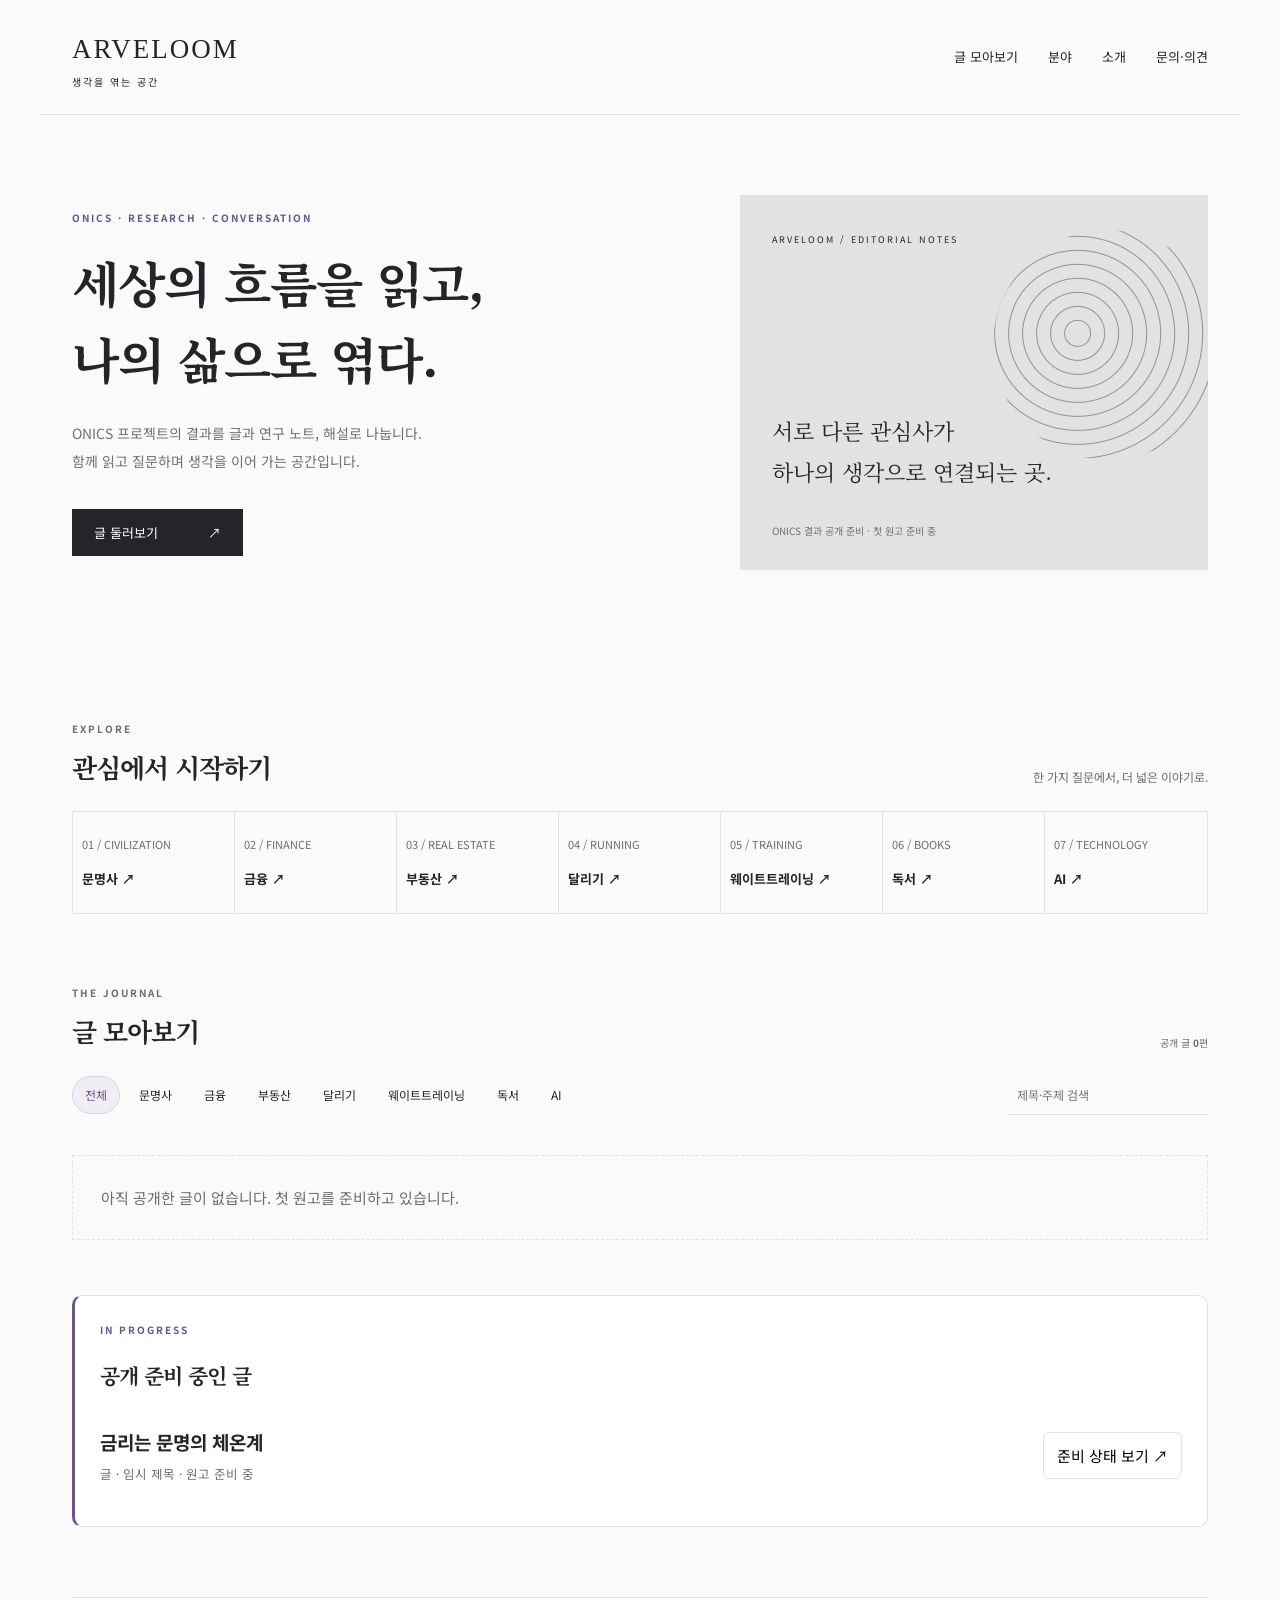
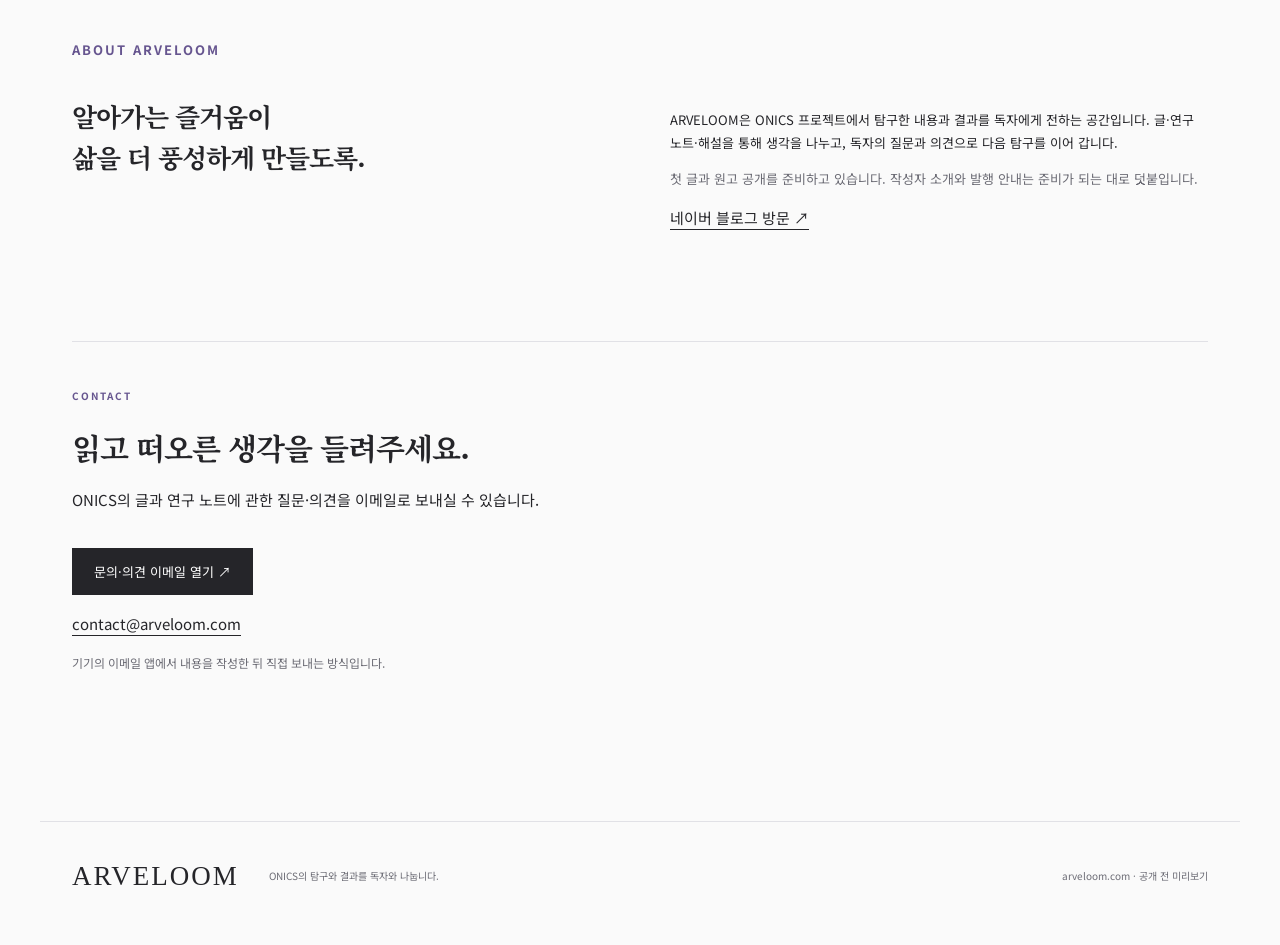
==== index.html @ fdce4a84 "Use contact@arveloom.com for reader inquiries" ====
<!doctype html>
<html lang="ko"><head><meta charset="utf-8"><meta name="viewport" content="width=device-width,initial-scale=1"><meta name="robots" content="noindex"><title>ARVELOOM — 생각을 엮는 공간</title><link rel="stylesheet" href="style.css">
<meta name="description" content="ONICS 프로젝트의 결과를 글·연구 노트·해설로 나누고 독자의 질문과 의견을 만나는 공간.">
<link rel="canonical" href="https://arveloom.com/">
<meta property="og:type" content="website">
<meta property="og:locale" content="ko_KR">
<meta property="og:site_name" content="ARVELOOM">
<meta property="og:title" content="ARVELOOM — 생각을 엮는 공간">
<meta property="og:description" content="세상의 흐름을 읽고, 나의 삶으로 엮다. ONICS의 탐구와 결과를 독자와 나눕니다.">
<meta property="og:url" content="https://arveloom.com/">
<meta property="og:image" content="https://arveloom.com/share-cover.png">
<meta property="og:image:secure_url" content="https://arveloom.com/share-cover.png">
<meta property="og:image:type" content="image/png">
<meta property="og:image:width" content="1200">
<meta property="og:image:height" content="630">
<meta property="og:image:alt" content="ARVELOOM — 세상의 흐름을 읽고, 나의 삶으로 엮다.">
<meta name="twitter:card" content="summary_large_image">
<meta name="twitter:title" content="ARVELOOM — 생각을 엮는 공간">
<meta name="twitter:description" content="ONICS의 탐구와 결과를 독자와 나눕니다.">
<meta name="twitter:image" content="https://arveloom.com/share-cover.png">
</head>
<body><a class="skip" href="#main">본문으로 이동</a><header><a class="brand" href="#">ARVELOOM<span>생각을 엮는 공간</span></a><nav aria-label="주 메뉴"><a href="#articles">글 모아보기</a><a href="#topics">분야</a><a href="#about">소개</a><a href="#contact">문의·의견</a></nav></header>
<main id="main"><section class="hero"><div><p class="eyebrow">ONICS · RESEARCH · CONVERSATION</p><h1>세상의 흐름을 읽고,<br>나의 삶으로 엮다.</h1><p class="lead">ONICS 프로젝트의 결과를 글과 연구 노트, 해설로 나눕니다.<br>함께 읽고 질문하며 생각을 이어 가는 공간입니다.</p><a class="button" href="#articles">글 둘러보기 <span>↗</span></a></div><aside class="cover"><span>ARVELOOM / EDITORIAL NOTES</span><div class="orb"></div><p>서로 다른 관심사가<br>하나의 생각으로 연결되는 곳.</p><small>ONICS 결과 공개 준비 · 첫 원고 준비 중</small></aside></section>
<section id="topics"><div class="section-head"><div><p class="eyebrow">EXPLORE</p><h2>관심에서 시작하기</h2></div><p>한 가지 질문에서, 더 넓은 이야기로.</p></div><div id="topic-grid" class="topics"></div></section>
<section id="articles"><div class="section-head"><div><p class="eyebrow">THE JOURNAL</p><h2>글 모아보기</h2></div><span class="preview-label">공개 글 <b id="published-count">0</b>편</span></div><div class="tools"><div id="filters" class="filters" aria-label="글 분야 필터"></div><label class="search"><span>글 검색</span><input id="search" type="search" placeholder="제목·주제 검색"></label></div><div id="results" class="cards" aria-live="polite"></div><section class="drafts" aria-labelledby="draft-title"><p class="eyebrow">IN PROGRESS</p><h3 id="draft-title">공개 준비 중인 글</h3><div id="draft-list"></div></section></section>
<section id="about" class="about"><p class="eyebrow">ABOUT ARVELOOM</p><h2>알아가는 즐거움이<br>삶을 더 풍성하게 만들도록.</h2><div><p>ARVELOOM은 ONICS 프로젝트에서 탐구한 내용과 결과를 독자에게 전하는 공간입니다. 글·연구 노트·해설을 통해 생각을 나누고, 독자의 질문과 의견으로 다음 탐구를 이어 갑니다.</p><p class="muted">첫 글과 원고 공개를 준비하고 있습니다. 작성자 소개와 발행 안내는 준비가 되는 대로 덧붙입니다.</p><a href="https://blog.naver.com/alalal007" target="_blank" rel="noopener">네이버 블로그 방문 ↗</a></div></section><section id="contact" class="contact"><p class="eyebrow">CONTACT</p><h2>읽고 떠오른 생각을 들려주세요.</h2><p>ONICS의 글과 연구 노트에 관한 질문·의견을 이메일로 보내실 수 있습니다.</p><a class="button" href="mailto:contact@arveloom.com?subject=ONICS%20%EB%AC%B8%EC%9D%98%C2%B7%EC%9D%98%EA%B2%AC">문의·의견 이메일 열기 ↗</a><p><a href="mailto:contact@arveloom.com">contact@arveloom.com</a></p><p class="muted">기기의 이메일 앱에서 내용을 작성한 뒤 직접 보내는 방식입니다.</p></section></main>
<footer><a class="brand" href="#">ARVELOOM</a><p>ONICS의 탐구와 결과를 독자와 나눕니다.</p><span>arveloom.com · 공개 전 미리보기</span></footer>
<dialog id="article"><button id="close" class="close" aria-label="글 닫기">닫기 ×</button><article id="article-body"></article></dialog><script type="module" src="site.js"></script></body></html>
---- style.css ----
@import url('https://fonts.googleapis.com/css2?family=Noto+Sans+KR:wght@400;500;600;700&family=Noto+Serif+KR:wght@500;600;700&display=swap');
:root{--ink:#363636;--muted:#7d7d7d;--paper:#f4f4f4;--line:#dddddd;--accent:#dfdfdf}*{box-sizing:border-box}html{scroll-behavior:smooth;scroll-padding-top:25px}body{margin:0;background:var(--paper);color:var(--ink);font:15px/1.8 'Noto Sans KR',sans-serif}a{color:inherit;text-underline-offset:5px}button,input{font:inherit}a,button,input{outline-offset:5px}header,main,footer{max-width:1200px;margin:auto}header{display:flex;justify-content:space-between;align-items:center;padding:25px 32px;border-bottom:1px solid var(--line)}.brand{font-family:Georgia,serif;font-size:27px;letter-spacing:2px;text-decoration:none}.brand span{display:block;font:10px 'Noto Sans KR',sans-serif;letter-spacing:2px}nav{display:flex;gap:30px}nav a{text-decoration:none;font-size:13px}main{padding:0 32px}.hero{display:grid;grid-template-columns:1.3fr 1fr;gap:60px;padding:80px 0;align-items:center}.eyebrow{font-size:10px;letter-spacing:2px;font-weight:700;color:#767676;margin:0 0 18px}h1,h2,h3{font-family:'Noto Serif KR',serif;letter-spacing:-1px}h1{font-size:clamp(32px,4vw,49px);line-height:1.55;margin:0 0 22px}.lead{color:#717171;font-size:14px;line-height:2}.button{display:inline-flex;gap:50px;background:var(--ink);color:white;padding:12px 22px;text-decoration:none;margin-top:20px;font-size:13px}.cover{background:#e2e2e2;min-height:355px;padding:28px 32px;position:relative;overflow:hidden}.cover>span{font-size:9px;letter-spacing:2px}.cover p{position:relative;font-family:'Noto Serif KR',serif;font-size:22px;line-height:1.9;margin-top:160px}.cover small{font-size:10px;color:#727272}.orb{position:absolute;width:230px;height:230px;border-radius:50%;right:-15px;top:35px;background:repeating-radial-gradient(ellipse at 40% 40%,transparent 0,transparent 12px,#929292 13px,transparent 14px);transform:rotate(-24deg)}section{margin-bottom:70px}.section-head{display:flex;justify-content:space-between;align-items:end;margin-bottom:23px}.section-head p{margin:0;color:var(--muted);font-size:12px}.section-head .eyebrow{font-size:10px;margin-bottom:8px}h2{font-size:26px;line-height:1.6;margin:0}.topics{display:grid;grid-template-columns:repeat(7,1fr);border:1px solid var(--line)}.topic{border:0;border-right:1px solid var(--line);background:none;color:var(--ink);padding:23px 9px;text-align:left;cursor:pointer}.topic:last-child{border:0}.topic span{font-size:11px;color:var(--muted);display:block}.topic strong{display:block;margin:12px 0 0;font-size:13px}.topic:hover,.topic:focus-visible{background:#ebebeb}.tools{display:flex;gap:20px;justify-content:space-between;align-items:center;margin-bottom:25px}.filters{display:flex;flex-wrap:wrap;gap:6px}.filters button{border:1px solid transparent;background:none;padding:7px 12px;border-radius:25px;font-size:12px;cursor:pointer;color:var(--ink)}.filters button[aria-pressed=true]{background:var(--ink);color:white}.search span{position:absolute;left:-10000px}.search input{width:200px;border:0;border-bottom:1px solid var(--line);padding:9px;background:none;font-size:12px}.cards{display:grid;grid-template-columns:repeat(3,1fr);gap:22px}.card{border-top:1px solid var(--line);padding:22px 0;background:none;display:flex;flex-direction:column}.card .number{background:#eaeaea;min-height:135px;padding:25px;font:50px Georgia,serif;color:#aaaaaa;margin-bottom:22px}.card:nth-child(2n) .number{background:#e2e2e2;color:#a6a6a6}.tag,.preview-label{font-size:10px;color:var(--muted)}.card h3{font-size:20px;line-height:1.7;margin:9px 0}.card p{font-size:12px;color:var(--muted);margin:0 0 20px}.card button{align-self:start;border:0;background:none;border-bottom:1px solid var(--ink);padding:0 0 3px;color:var(--ink);font-size:12px;cursor:pointer}.about{border-top:1px solid var(--line);padding:40px 0;display:grid;grid-template-columns:1fr 1fr;gap:15px 60px}.about>.eyebrow{grid-column:1/-1}.about p{font-size:13px}.muted{color:var(--muted)}footer{border-top:1px solid var(--line);padding:30px 32px 45px;display:flex;gap:30px;align-items:center}footer p,footer span{font-size:10px;color:var(--muted)}footer span{margin-left:auto}dialog{border:0;background:var(--paper);color:var(--ink);max-width:780px;width:calc(100% - 28px);max-height:90vh;padding:35px 45px}dialog::backdrop{background:#222222cc}.close{display:block;margin-left:auto;border:0;background:none;cursor:pointer;color:var(--ink)}dialog h1{font-size:32px;margin-top:20px}dialog h2{font-size:22px;margin-top:35px}dialog p{font-size:14px}.placeholder{border:1px dashed #c2c2c2;padding:25px;color:var(--muted);margin:20px 0}.skip{position:absolute;top:-60px}.skip:focus{top:0;background:white;padding:10px;z-index:5}@media(max-width:800px){header{padding:20px}main{padding:0 20px}nav{gap:15px}.brand{font-size:22px}.hero{grid-template-columns:1fr;gap:30px;padding:45px 0}.cover{min-height:240px}.cover p{margin-top:95px}.topics{grid-template-columns:repeat(4,1fr)}.topic{border-bottom:1px solid var(--line)}.cards{grid-template-columns:repeat(2,1fr)}.tools{align-items:start;flex-direction:column}.search,.search input{width:100%}.about{grid-template-columns:1fr;gap:20px}.section-head{gap:15px;align-items:start}.section-head>p{display:none}footer{flex-wrap:wrap;padding:25px 20px;gap:10px 25px}footer span{margin-left:0}dialog{padding:22px}}@media(max-width:480px){.cards{grid-template-columns:1fr}.topics{grid-template-columns:repeat(2,1fr)}h1{font-size:30px}.preview-label{max-width:100px}.card .number{min-height:100px}nav a{font-size:11px}nav{gap:12px}}

:root{--ink:#252529;--muted:#6c6c75;--paper:#fafafa;--line:#e1e1e6;--accent:#f0edf5;--violet:#66558f}.eyebrow{color:var(--violet)}a:focus-visible,button:focus-visible,input:focus-visible{outline:2px solid var(--violet)}.filters button[aria-pressed=true]{background:var(--accent);color:var(--violet);border-color:#d9d2e4}.drafts{margin:40px 0;padding:25px;border:1px solid var(--line);border-left:3px solid var(--violet);border-radius:10px;background:white}.drafts h3{font-size:21px;margin:0 0 15px}.draft-row{display:flex;justify-content:space-between;align-items:center;gap:15px;padding:15px 0}.draft-row h4{font-size:19px;margin:0}.draft-row small{color:var(--muted)}.draft-row button{border:1px solid var(--line);background:white;padding:9px 13px;border-radius:6px;cursor:pointer}.contact{border-top:1px solid var(--line);padding:45px 0 65px}.contact h2{font-size:30px}.contact .muted{font-size:12px}.site-message{grid-column:1/-1;padding:28px;border:1px dashed var(--line);color:var(--muted)}@media(max-width:600px){nav{flex-wrap:wrap;justify-content:flex-end}.draft-row{align-items:start;flex-direction:column}.contact h2{font-size:24px}}
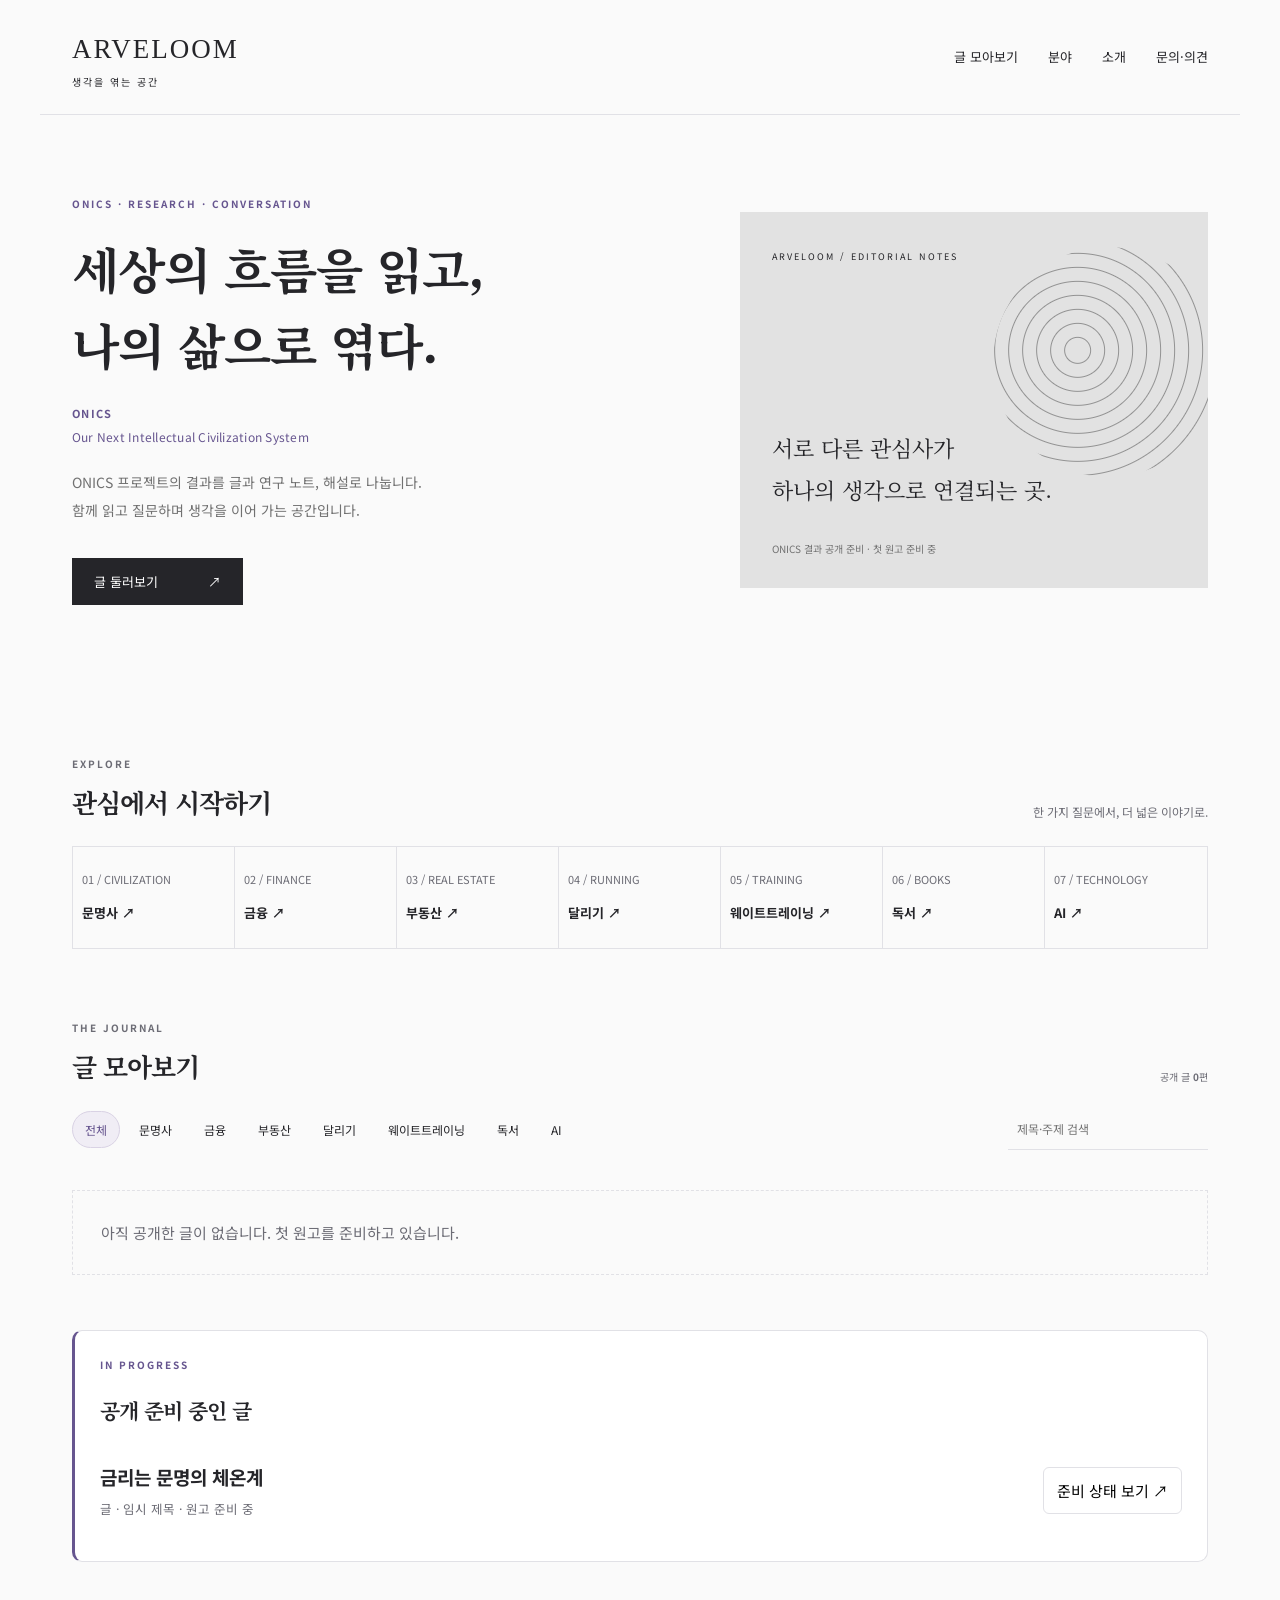
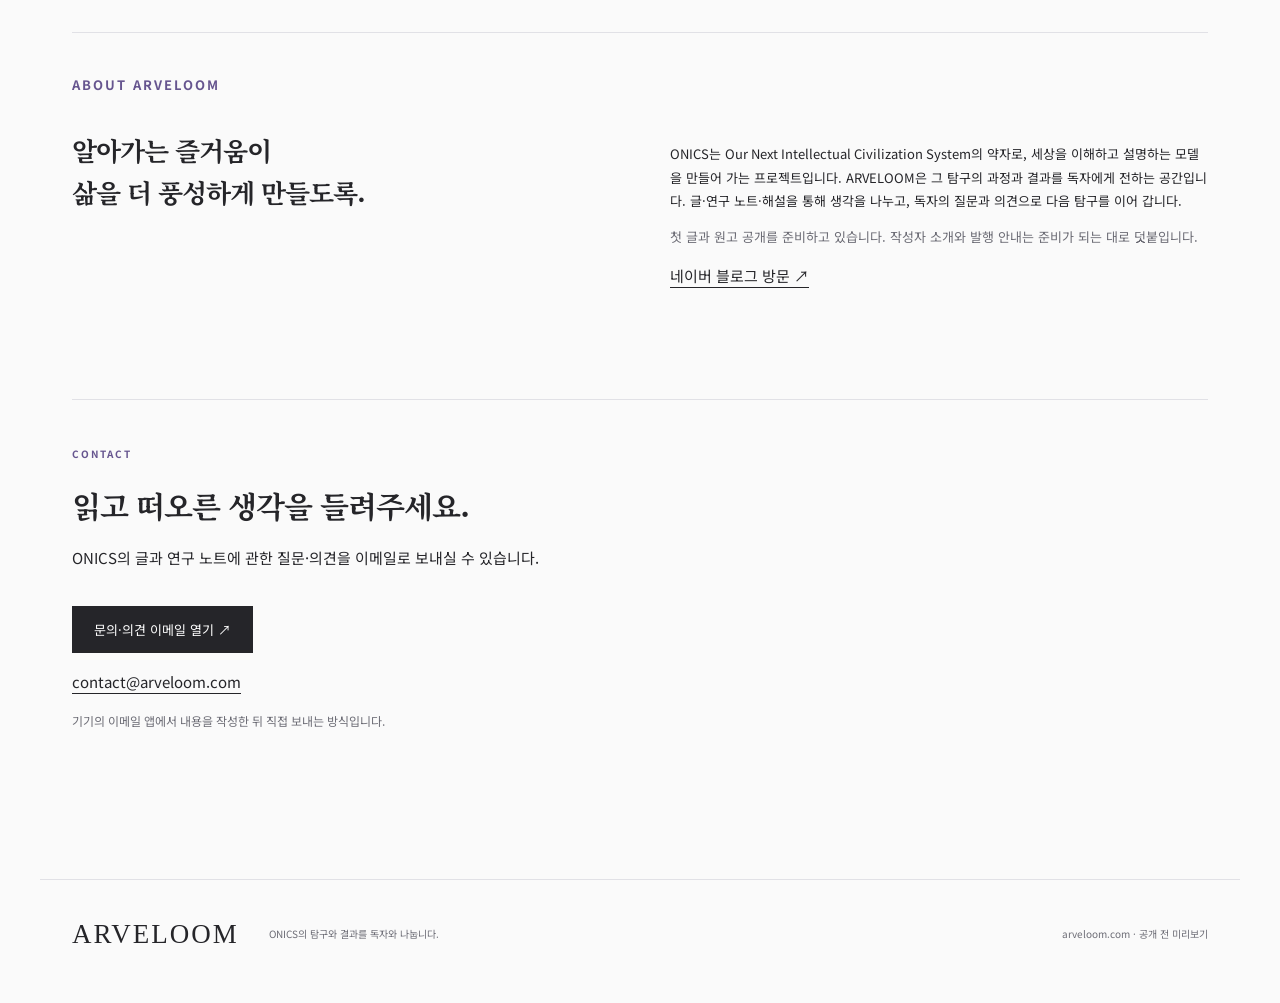
==== commit 2d256bb9: "Explain ONICS with its full English name on the homepage" ====
--- a/index.html
+++ b/index.html
@@ -1,6 +1,6 @@
 <!doctype html>
 <html lang="ko"><head><meta charset="utf-8"><meta name="viewport" content="width=device-width,initial-scale=1"><meta name="robots" content="noindex"><title>ARVELOOM — 생각을 엮는 공간</title><link rel="stylesheet" href="style.css">
-<meta name="description" content="ONICS 프로젝트의 결과를 글·연구 노트·해설로 나누고 독자의 질문과 의견을 만나는 공간.">
+<meta name="description" content="ONICS(Our Next Intellectual Civilization System)의 탐구 결과를 글·연구 노트·해설로 나누고 독자와 소통하는 공간.">
 <link rel="canonical" href="https://arveloom.com/">
 <meta property="og:type" content="website">
 <meta property="og:locale" content="ko_KR">
@@ -20,9 +20,9 @@
 <meta name="twitter:image" content="https://arveloom.com/share-cover.png">
 </head>
 <body><a class="skip" href="#main">본문으로 이동</a><header><a class="brand" href="#">ARVELOOM<span>생각을 엮는 공간</span></a><nav aria-label="주 메뉴"><a href="#articles">글 모아보기</a><a href="#topics">분야</a><a href="#about">소개</a><a href="#contact">문의·의견</a></nav></header>
-<main id="main"><section class="hero"><div><p class="eyebrow">ONICS · RESEARCH · CONVERSATION</p><h1>세상의 흐름을 읽고,<br>나의 삶으로 엮다.</h1><p class="lead">ONICS 프로젝트의 결과를 글과 연구 노트, 해설로 나눕니다.<br>함께 읽고 질문하며 생각을 이어 가는 공간입니다.</p><a class="button" href="#articles">글 둘러보기 <span>↗</span></a></div><aside class="cover"><span>ARVELOOM / EDITORIAL NOTES</span><div class="orb"></div><p>서로 다른 관심사가<br>하나의 생각으로 연결되는 곳.</p><small>ONICS 결과 공개 준비 · 첫 원고 준비 중</small></aside></section>
+<main id="main"><section class="hero"><div><p class="eyebrow">ONICS · RESEARCH · CONVERSATION</p><h1>세상의 흐름을 읽고,<br>나의 삶으로 엮다.</h1><p class="project-full-name"><strong>ONICS</strong><span lang="en">Our Next Intellectual Civilization System</span></p><p class="lead">ONICS 프로젝트의 결과를 글과 연구 노트, 해설로 나눕니다.<br>함께 읽고 질문하며 생각을 이어 가는 공간입니다.</p><a class="button" href="#articles">글 둘러보기 <span>↗</span></a></div><aside class="cover"><span>ARVELOOM / EDITORIAL NOTES</span><div class="orb"></div><p>서로 다른 관심사가<br>하나의 생각으로 연결되는 곳.</p><small>ONICS 결과 공개 준비 · 첫 원고 준비 중</small></aside></section>
 <section id="topics"><div class="section-head"><div><p class="eyebrow">EXPLORE</p><h2>관심에서 시작하기</h2></div><p>한 가지 질문에서, 더 넓은 이야기로.</p></div><div id="topic-grid" class="topics"></div></section>
 <section id="articles"><div class="section-head"><div><p class="eyebrow">THE JOURNAL</p><h2>글 모아보기</h2></div><span class="preview-label">공개 글 <b id="published-count">0</b>편</span></div><div class="tools"><div id="filters" class="filters" aria-label="글 분야 필터"></div><label class="search"><span>글 검색</span><input id="search" type="search" placeholder="제목·주제 검색"></label></div><div id="results" class="cards" aria-live="polite"></div><section class="drafts" aria-labelledby="draft-title"><p class="eyebrow">IN PROGRESS</p><h3 id="draft-title">공개 준비 중인 글</h3><div id="draft-list"></div></section></section>
-<section id="about" class="about"><p class="eyebrow">ABOUT ARVELOOM</p><h2>알아가는 즐거움이<br>삶을 더 풍성하게 만들도록.</h2><div><p>ARVELOOM은 ONICS 프로젝트에서 탐구한 내용과 결과를 독자에게 전하는 공간입니다. 글·연구 노트·해설을 통해 생각을 나누고, 독자의 질문과 의견으로 다음 탐구를 이어 갑니다.</p><p class="muted">첫 글과 원고 공개를 준비하고 있습니다. 작성자 소개와 발행 안내는 준비가 되는 대로 덧붙입니다.</p><a href="https://blog.naver.com/alalal007" target="_blank" rel="noopener">네이버 블로그 방문 ↗</a></div></section><section id="contact" class="contact"><p class="eyebrow">CONTACT</p><h2>읽고 떠오른 생각을 들려주세요.</h2><p>ONICS의 글과 연구 노트에 관한 질문·의견을 이메일로 보내실 수 있습니다.</p><a class="button" href="mailto:contact@arveloom.com?subject=ONICS%20%EB%AC%B8%EC%9D%98%C2%B7%EC%9D%98%EA%B2%AC">문의·의견 이메일 열기 ↗</a><p><a href="mailto:contact@arveloom.com">contact@arveloom.com</a></p><p class="muted">기기의 이메일 앱에서 내용을 작성한 뒤 직접 보내는 방식입니다.</p></section></main>
+<section id="about" class="about"><p class="eyebrow">ABOUT ARVELOOM</p><h2>알아가는 즐거움이<br>삶을 더 풍성하게 만들도록.</h2><div><p>ONICS는 <span lang="en">Our Next Intellectual Civilization System</span>의 약자로, 세상을 이해하고 설명하는 모델을 만들어 가는 프로젝트입니다. ARVELOOM은 그 탐구의 과정과 결과를 독자에게 전하는 공간입니다. 글·연구 노트·해설을 통해 생각을 나누고, 독자의 질문과 의견으로 다음 탐구를 이어 갑니다.</p><p class="muted">첫 글과 원고 공개를 준비하고 있습니다. 작성자 소개와 발행 안내는 준비가 되는 대로 덧붙입니다.</p><a href="https://blog.naver.com/alalal007" target="_blank" rel="noopener">네이버 블로그 방문 ↗</a></div></section><section id="contact" class="contact"><p class="eyebrow">CONTACT</p><h2>읽고 떠오른 생각을 들려주세요.</h2><p>ONICS의 글과 연구 노트에 관한 질문·의견을 이메일로 보내실 수 있습니다.</p><a class="button" href="mailto:contact@arveloom.com?subject=ONICS%20%EB%AC%B8%EC%9D%98%C2%B7%EC%9D%98%EA%B2%AC">문의·의견 이메일 열기 ↗</a><p><a href="mailto:contact@arveloom.com">contact@arveloom.com</a></p><p class="muted">기기의 이메일 앱에서 내용을 작성한 뒤 직접 보내는 방식입니다.</p></section></main>
 <footer><a class="brand" href="#">ARVELOOM</a><p>ONICS의 탐구와 결과를 독자와 나눕니다.</p><span>arveloom.com · 공개 전 미리보기</span></footer>
 <dialog id="article"><button id="close" class="close" aria-label="글 닫기">닫기 ×</button><article id="article-body"></article></dialog><script type="module" src="site.js"></script></body></html>
--- a/style.css
+++ b/style.css
@@ -2,3 +2,5 @@
 :root{--ink:#363636;--muted:#7d7d7d;--paper:#f4f4f4;--line:#dddddd;--accent:#dfdfdf}*{box-sizing:border-box}html{scroll-behavior:smooth;scroll-padding-top:25px}body{margin:0;background:var(--paper);color:var(--ink);font:15px/1.8 'Noto Sans KR',sans-serif}a{color:inherit;text-underline-offset:5px}button,input{font:inherit}a,button,input{outline-offset:5px}header,main,footer{max-width:1200px;margin:auto}header{display:flex;justify-content:space-between;align-items:center;padding:25px 32px;border-bottom:1px solid var(--line)}.brand{font-family:Georgia,serif;font-size:27px;letter-spacing:2px;text-decoration:none}.brand span{display:block;font:10px 'Noto Sans KR',sans-serif;letter-spacing:2px}nav{display:flex;gap:30px}nav a{text-decoration:none;font-size:13px}main{padding:0 32px}.hero{display:grid;grid-template-columns:1.3fr 1fr;gap:60px;padding:80px 0;align-items:center}.eyebrow{font-size:10px;letter-spacing:2px;font-weight:700;color:#767676;margin:0 0 18px}h1,h2,h3{font-family:'Noto Serif KR',serif;letter-spacing:-1px}h1{font-size:clamp(32px,4vw,49px);line-height:1.55;margin:0 0 22px}.lead{color:#717171;font-size:14px;line-height:2}.button{display:inline-flex;gap:50px;background:var(--ink);color:white;padding:12px 22px;text-decoration:none;margin-top:20px;font-size:13px}.cover{background:#e2e2e2;min-height:355px;padding:28px 32px;position:relative;overflow:hidden}.cover>span{font-size:9px;letter-spacing:2px}.cover p{position:relative;font-family:'Noto Serif KR',serif;font-size:22px;line-height:1.9;margin-top:160px}.cover small{font-size:10px;color:#727272}.orb{position:absolute;width:230px;height:230px;border-radius:50%;right:-15px;top:35px;background:repeating-radial-gradient(ellipse at 40% 40%,transparent 0,transparent 12px,#929292 13px,transparent 14px);transform:rotate(-24deg)}section{margin-bottom:70px}.section-head{display:flex;justify-content:space-between;align-items:end;margin-bottom:23px}.section-head p{margin:0;color:var(--muted);font-size:12px}.section-head .eyebrow{font-size:10px;margin-bottom:8px}h2{font-size:26px;line-height:1.6;margin:0}.topics{display:grid;grid-template-columns:repeat(7,1fr);border:1px solid var(--line)}.topic{border:0;border-right:1px solid var(--line);background:none;color:var(--ink);padding:23px 9px;text-align:left;cursor:pointer}.topic:last-child{border:0}.topic span{font-size:11px;color:var(--muted);display:block}.topic strong{display:block;margin:12px 0 0;font-size:13px}.topic:hover,.topic:focus-visible{background:#ebebeb}.tools{display:flex;gap:20px;justify-content:space-between;align-items:center;margin-bottom:25px}.filters{display:flex;flex-wrap:wrap;gap:6px}.filters button{border:1px solid transparent;background:none;padding:7px 12px;border-radius:25px;font-size:12px;cursor:pointer;color:var(--ink)}.filters button[aria-pressed=true]{background:var(--ink);color:white}.search span{position:absolute;left:-10000px}.search input{width:200px;border:0;border-bottom:1px solid var(--line);padding:9px;background:none;font-size:12px}.cards{display:grid;grid-template-columns:repeat(3,1fr);gap:22px}.card{border-top:1px solid var(--line);padding:22px 0;background:none;display:flex;flex-direction:column}.card .number{background:#eaeaea;min-height:135px;padding:25px;font:50px Georgia,serif;color:#aaaaaa;margin-bottom:22px}.card:nth-child(2n) .number{background:#e2e2e2;color:#a6a6a6}.tag,.preview-label{font-size:10px;color:var(--muted)}.card h3{font-size:20px;line-height:1.7;margin:9px 0}.card p{font-size:12px;color:var(--muted);margin:0 0 20px}.card button{align-self:start;border:0;background:none;border-bottom:1px solid var(--ink);padding:0 0 3px;color:var(--ink);font-size:12px;cursor:pointer}.about{border-top:1px solid var(--line);padding:40px 0;display:grid;grid-template-columns:1fr 1fr;gap:15px 60px}.about>.eyebrow{grid-column:1/-1}.about p{font-size:13px}.muted{color:var(--muted)}footer{border-top:1px solid var(--line);padding:30px 32px 45px;display:flex;gap:30px;align-items:center}footer p,footer span{font-size:10px;color:var(--muted)}footer span{margin-left:auto}dialog{border:0;background:var(--paper);color:var(--ink);max-width:780px;width:calc(100% - 28px);max-height:90vh;padding:35px 45px}dialog::backdrop{background:#222222cc}.close{display:block;margin-left:auto;border:0;background:none;cursor:pointer;color:var(--ink)}dialog h1{font-size:32px;margin-top:20px}dialog h2{font-size:22px;margin-top:35px}dialog p{font-size:14px}.placeholder{border:1px dashed #c2c2c2;padding:25px;color:var(--muted);margin:20px 0}.skip{position:absolute;top:-60px}.skip:focus{top:0;background:white;padding:10px;z-index:5}@media(max-width:800px){header{padding:20px}main{padding:0 20px}nav{gap:15px}.brand{font-size:22px}.hero{grid-template-columns:1fr;gap:30px;padding:45px 0}.cover{min-height:240px}.cover p{margin-top:95px}.topics{grid-template-columns:repeat(4,1fr)}.topic{border-bottom:1px solid var(--line)}.cards{grid-template-columns:repeat(2,1fr)}.tools{align-items:start;flex-direction:column}.search,.search input{width:100%}.about{grid-template-columns:1fr;gap:20px}.section-head{gap:15px;align-items:start}.section-head>p{display:none}footer{flex-wrap:wrap;padding:25px 20px;gap:10px 25px}footer span{margin-left:0}dialog{padding:22px}}@media(max-width:480px){.cards{grid-template-columns:1fr}.topics{grid-template-columns:repeat(2,1fr)}h1{font-size:30px}.preview-label{max-width:100px}.card .number{min-height:100px}nav a{font-size:11px}nav{gap:12px}}
 
 :root{--ink:#252529;--muted:#6c6c75;--paper:#fafafa;--line:#e1e1e6;--accent:#f0edf5;--violet:#66558f}.eyebrow{color:var(--violet)}a:focus-visible,button:focus-visible,input:focus-visible{outline:2px solid var(--violet)}.filters button[aria-pressed=true]{background:var(--accent);color:var(--violet);border-color:#d9d2e4}.drafts{margin:40px 0;padding:25px;border:1px solid var(--line);border-left:3px solid var(--violet);border-radius:10px;background:white}.drafts h3{font-size:21px;margin:0 0 15px}.draft-row{display:flex;justify-content:space-between;align-items:center;gap:15px;padding:15px 0}.draft-row h4{font-size:19px;margin:0}.draft-row small{color:var(--muted)}.draft-row button{border:1px solid var(--line);background:white;padding:9px 13px;border-radius:6px;cursor:pointer}.contact{border-top:1px solid var(--line);padding:45px 0 65px}.contact h2{font-size:30px}.contact .muted{font-size:12px}.site-message{grid-column:1/-1;padding:28px;border:1px dashed var(--line);color:var(--muted)}@media(max-width:600px){nav{flex-wrap:wrap;justify-content:flex-end}.draft-row{align-items:start;flex-direction:column}.contact h2{font-size:24px}}
+
+.project-full-name{display:grid;gap:4px;margin:0 0 20px;font-size:12px;line-height:1.7;color:var(--violet);letter-spacing:.02em}.project-full-name strong{font-size:11px;letter-spacing:.12em}.project-full-name span{max-width:42ch;word-break:normal}
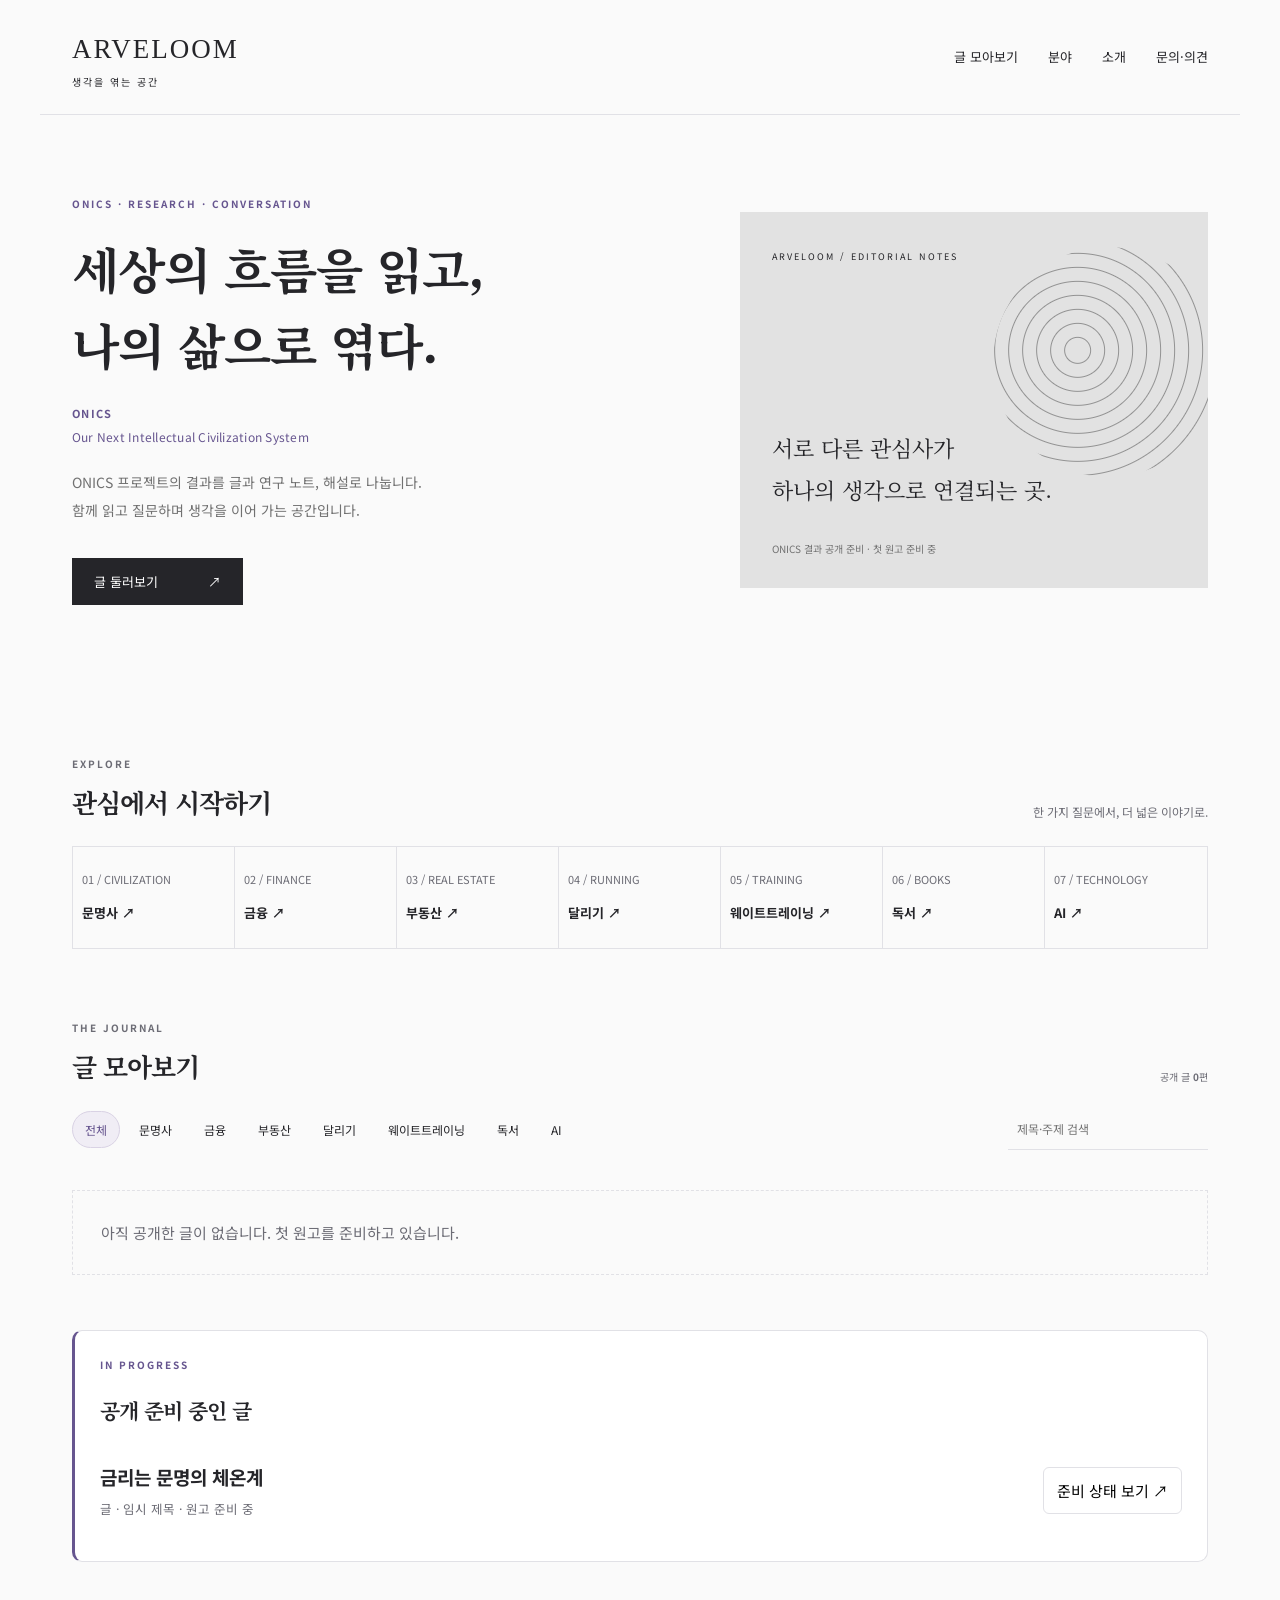
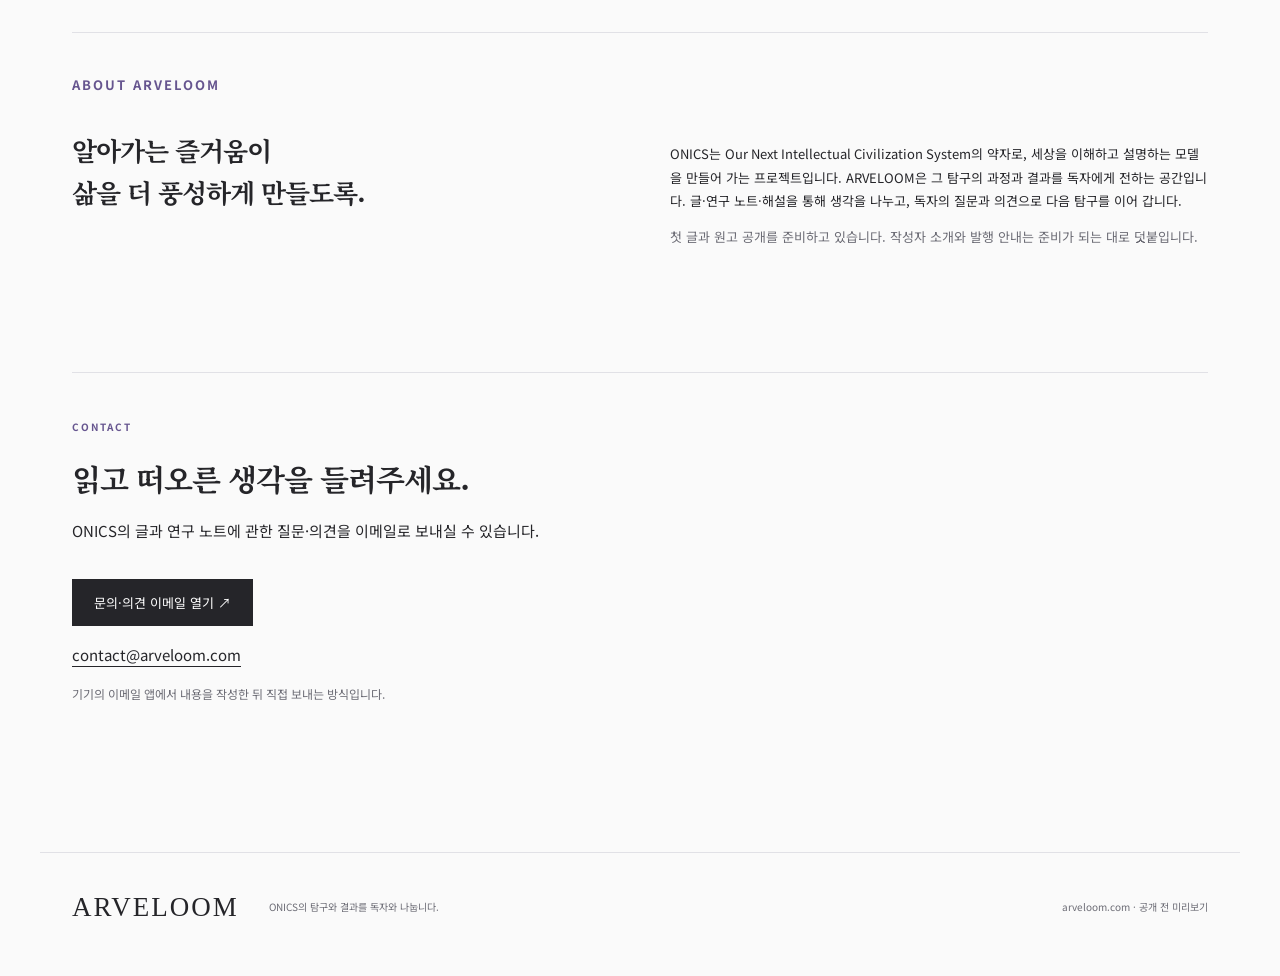
==== commit 7fd95880: "Remove unpublished Naver blog link from homepage" ====
--- a/index.html
+++ b/index.html
@@ -1,5 +1,5 @@
 <!doctype html>
-<html lang="ko"><head><meta charset="utf-8"><meta name="viewport" content="width=device-width,initial-scale=1"><meta name="robots" content="noindex"><title>ARVELOOM — 생각을 엮는 공간</title><link rel="stylesheet" href="style.css">
+<html lang="ko"><head><meta charset="utf-8"><meta name="viewport" content="width=device-width,initial-scale=1"><meta name="robots" content="noindex"><title>ARVELOOM — 생각을 엮는 공간</title><link rel="stylesheet" href="style.css?v=onics-name-1">
 <meta name="description" content="ONICS(Our Next Intellectual Civilization System)의 탐구 결과를 글·연구 노트·해설로 나누고 독자와 소통하는 공간.">
 <link rel="canonical" href="https://arveloom.com/">
 <meta property="og:type" content="website">
@@ -23,6 +23,6 @@
 <main id="main"><section class="hero"><div><p class="eyebrow">ONICS · RESEARCH · CONVERSATION</p><h1>세상의 흐름을 읽고,<br>나의 삶으로 엮다.</h1><p class="project-full-name"><strong>ONICS</strong><span lang="en">Our Next Intellectual Civilization System</span></p><p class="lead">ONICS 프로젝트의 결과를 글과 연구 노트, 해설로 나눕니다.<br>함께 읽고 질문하며 생각을 이어 가는 공간입니다.</p><a class="button" href="#articles">글 둘러보기 <span>↗</span></a></div><aside class="cover"><span>ARVELOOM / EDITORIAL NOTES</span><div class="orb"></div><p>서로 다른 관심사가<br>하나의 생각으로 연결되는 곳.</p><small>ONICS 결과 공개 준비 · 첫 원고 준비 중</small></aside></section>
 <section id="topics"><div class="section-head"><div><p class="eyebrow">EXPLORE</p><h2>관심에서 시작하기</h2></div><p>한 가지 질문에서, 더 넓은 이야기로.</p></div><div id="topic-grid" class="topics"></div></section>
 <section id="articles"><div class="section-head"><div><p class="eyebrow">THE JOURNAL</p><h2>글 모아보기</h2></div><span class="preview-label">공개 글 <b id="published-count">0</b>편</span></div><div class="tools"><div id="filters" class="filters" aria-label="글 분야 필터"></div><label class="search"><span>글 검색</span><input id="search" type="search" placeholder="제목·주제 검색"></label></div><div id="results" class="cards" aria-live="polite"></div><section class="drafts" aria-labelledby="draft-title"><p class="eyebrow">IN PROGRESS</p><h3 id="draft-title">공개 준비 중인 글</h3><div id="draft-list"></div></section></section>
-<section id="about" class="about"><p class="eyebrow">ABOUT ARVELOOM</p><h2>알아가는 즐거움이<br>삶을 더 풍성하게 만들도록.</h2><div><p>ONICS는 <span lang="en">Our Next Intellectual Civilization System</span>의 약자로, 세상을 이해하고 설명하는 모델을 만들어 가는 프로젝트입니다. ARVELOOM은 그 탐구의 과정과 결과를 독자에게 전하는 공간입니다. 글·연구 노트·해설을 통해 생각을 나누고, 독자의 질문과 의견으로 다음 탐구를 이어 갑니다.</p><p class="muted">첫 글과 원고 공개를 준비하고 있습니다. 작성자 소개와 발행 안내는 준비가 되는 대로 덧붙입니다.</p><a href="https://blog.naver.com/alalal007" target="_blank" rel="noopener">네이버 블로그 방문 ↗</a></div></section><section id="contact" class="contact"><p class="eyebrow">CONTACT</p><h2>읽고 떠오른 생각을 들려주세요.</h2><p>ONICS의 글과 연구 노트에 관한 질문·의견을 이메일로 보내실 수 있습니다.</p><a class="button" href="mailto:contact@arveloom.com?subject=ONICS%20%EB%AC%B8%EC%9D%98%C2%B7%EC%9D%98%EA%B2%AC">문의·의견 이메일 열기 ↗</a><p><a href="mailto:contact@arveloom.com">contact@arveloom.com</a></p><p class="muted">기기의 이메일 앱에서 내용을 작성한 뒤 직접 보내는 방식입니다.</p></section></main>
+<section id="about" class="about"><p class="eyebrow">ABOUT ARVELOOM</p><h2>알아가는 즐거움이<br>삶을 더 풍성하게 만들도록.</h2><div><p>ONICS는 <span lang="en">Our Next Intellectual Civilization System</span>의 약자로, 세상을 이해하고 설명하는 모델을 만들어 가는 프로젝트입니다. ARVELOOM은 그 탐구의 과정과 결과를 독자에게 전하는 공간입니다. 글·연구 노트·해설을 통해 생각을 나누고, 독자의 질문과 의견으로 다음 탐구를 이어 갑니다.</p><p class="muted">첫 글과 원고 공개를 준비하고 있습니다. 작성자 소개와 발행 안내는 준비가 되는 대로 덧붙입니다.</p></div></section><section id="contact" class="contact"><p class="eyebrow">CONTACT</p><h2>읽고 떠오른 생각을 들려주세요.</h2><p>ONICS의 글과 연구 노트에 관한 질문·의견을 이메일로 보내실 수 있습니다.</p><a class="button" href="mailto:contact@arveloom.com?subject=ONICS%20%EB%AC%B8%EC%9D%98%C2%B7%EC%9D%98%EA%B2%AC">문의·의견 이메일 열기 ↗</a><p><a href="mailto:contact@arveloom.com">contact@arveloom.com</a></p><p class="muted">기기의 이메일 앱에서 내용을 작성한 뒤 직접 보내는 방식입니다.</p></section></main>
 <footer><a class="brand" href="#">ARVELOOM</a><p>ONICS의 탐구와 결과를 독자와 나눕니다.</p><span>arveloom.com · 공개 전 미리보기</span></footer>
 <dialog id="article"><button id="close" class="close" aria-label="글 닫기">닫기 ×</button><article id="article-body"></article></dialog><script type="module" src="site.js"></script></body></html>
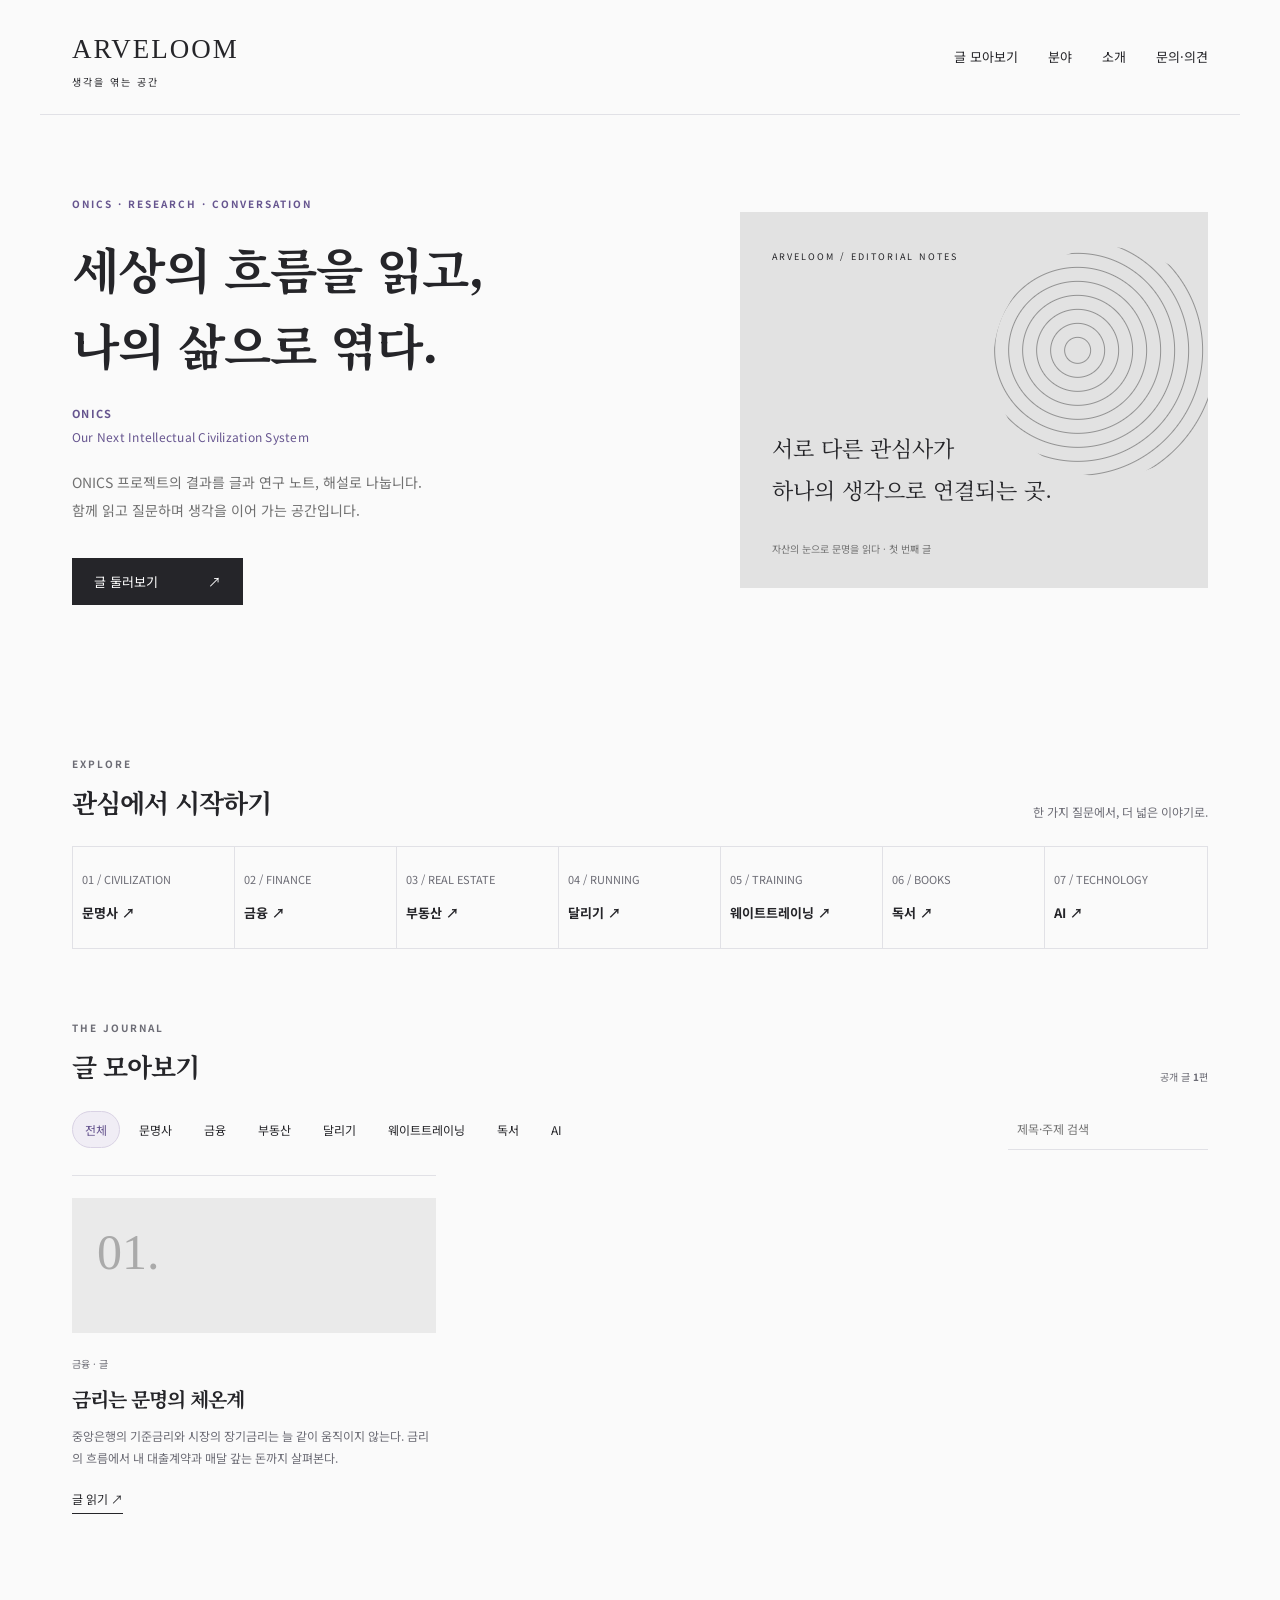
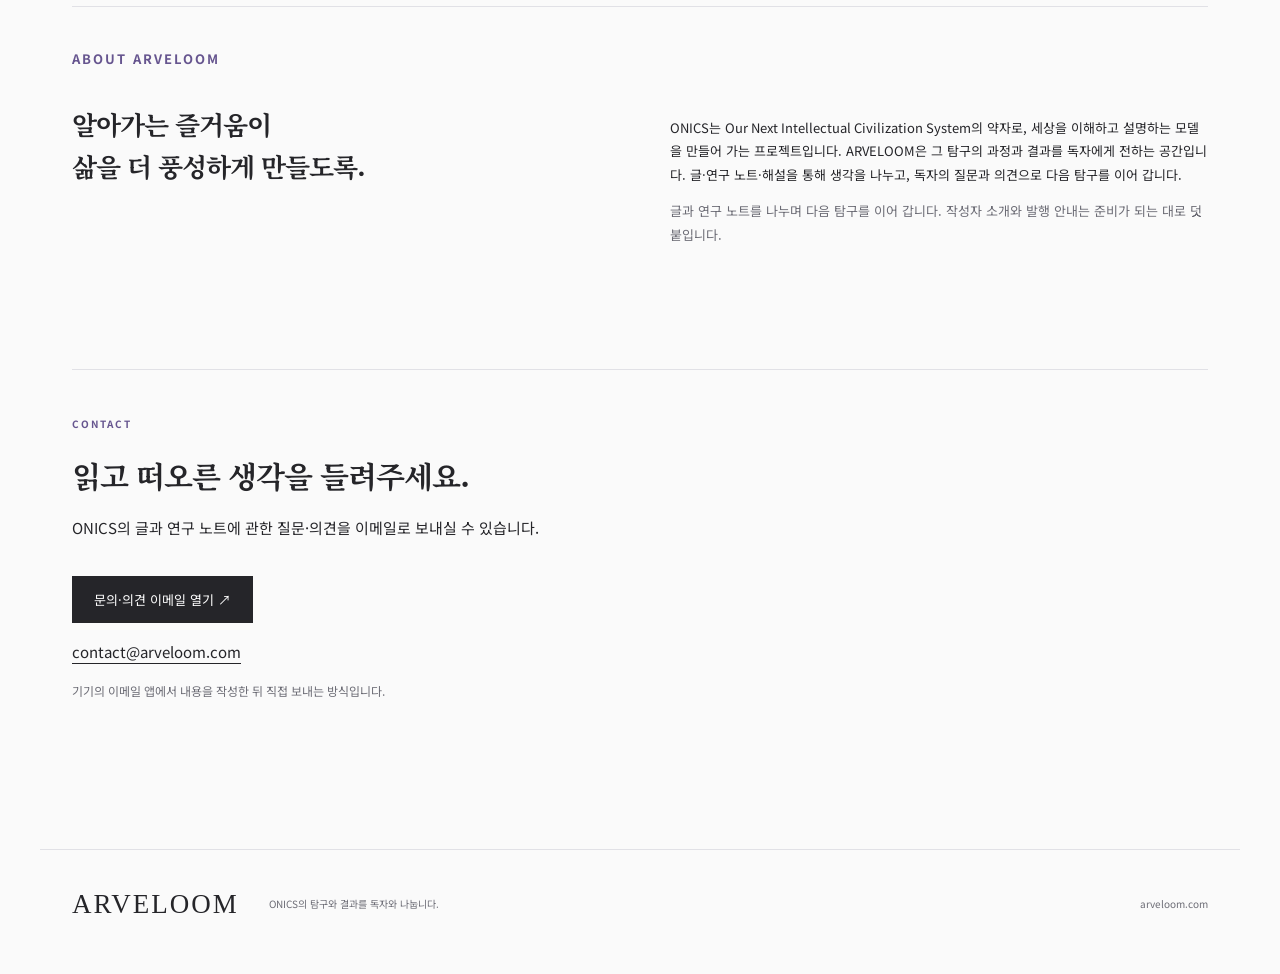
==== commit 551c253d: "Publish first article on interest rates with original charts" ====
--- a/index.html
+++ b/index.html
@@ -1,5 +1,5 @@
 <!doctype html>
-<html lang="ko"><head><meta charset="utf-8"><meta name="viewport" content="width=device-width,initial-scale=1"><meta name="robots" content="noindex"><title>ARVELOOM — 생각을 엮는 공간</title><link rel="stylesheet" href="style.css?v=onics-name-1">
+<html lang="ko"><head><meta charset="utf-8"><meta name="viewport" content="width=device-width,initial-scale=1"><meta name="robots" content="noindex"><title>ARVELOOM — 생각을 엮는 공간</title><link rel="stylesheet" href="style.css?v=first-article-1">
 <meta name="description" content="ONICS(Our Next Intellectual Civilization System)의 탐구 결과를 글·연구 노트·해설로 나누고 독자와 소통하는 공간.">
 <link rel="canonical" href="https://arveloom.com/">
 <meta property="og:type" content="website">
@@ -20,9 +20,9 @@
 <meta name="twitter:image" content="https://arveloom.com/share-cover.png">
 </head>
 <body><a class="skip" href="#main">본문으로 이동</a><header><a class="brand" href="#">ARVELOOM<span>생각을 엮는 공간</span></a><nav aria-label="주 메뉴"><a href="#articles">글 모아보기</a><a href="#topics">분야</a><a href="#about">소개</a><a href="#contact">문의·의견</a></nav></header>
-<main id="main"><section class="hero"><div><p class="eyebrow">ONICS · RESEARCH · CONVERSATION</p><h1>세상의 흐름을 읽고,<br>나의 삶으로 엮다.</h1><p class="project-full-name"><strong>ONICS</strong><span lang="en">Our Next Intellectual Civilization System</span></p><p class="lead">ONICS 프로젝트의 결과를 글과 연구 노트, 해설로 나눕니다.<br>함께 읽고 질문하며 생각을 이어 가는 공간입니다.</p><a class="button" href="#articles">글 둘러보기 <span>↗</span></a></div><aside class="cover"><span>ARVELOOM / EDITORIAL NOTES</span><div class="orb"></div><p>서로 다른 관심사가<br>하나의 생각으로 연결되는 곳.</p><small>ONICS 결과 공개 준비 · 첫 원고 준비 중</small></aside></section>
+<main id="main"><section class="hero"><div><p class="eyebrow">ONICS · RESEARCH · CONVERSATION</p><h1>세상의 흐름을 읽고,<br>나의 삶으로 엮다.</h1><p class="project-full-name"><strong>ONICS</strong><span lang="en">Our Next Intellectual Civilization System</span></p><p class="lead">ONICS 프로젝트의 결과를 글과 연구 노트, 해설로 나눕니다.<br>함께 읽고 질문하며 생각을 이어 가는 공간입니다.</p><a class="button" href="#articles">글 둘러보기 <span>↗</span></a></div><aside class="cover"><span>ARVELOOM / EDITORIAL NOTES</span><div class="orb"></div><p>서로 다른 관심사가<br>하나의 생각으로 연결되는 곳.</p><small>자산의 눈으로 문명을 읽다 · 첫 번째 글</small></aside></section>
 <section id="topics"><div class="section-head"><div><p class="eyebrow">EXPLORE</p><h2>관심에서 시작하기</h2></div><p>한 가지 질문에서, 더 넓은 이야기로.</p></div><div id="topic-grid" class="topics"></div></section>
 <section id="articles"><div class="section-head"><div><p class="eyebrow">THE JOURNAL</p><h2>글 모아보기</h2></div><span class="preview-label">공개 글 <b id="published-count">0</b>편</span></div><div class="tools"><div id="filters" class="filters" aria-label="글 분야 필터"></div><label class="search"><span>글 검색</span><input id="search" type="search" placeholder="제목·주제 검색"></label></div><div id="results" class="cards" aria-live="polite"></div><section class="drafts" aria-labelledby="draft-title"><p class="eyebrow">IN PROGRESS</p><h3 id="draft-title">공개 준비 중인 글</h3><div id="draft-list"></div></section></section>
-<section id="about" class="about"><p class="eyebrow">ABOUT ARVELOOM</p><h2>알아가는 즐거움이<br>삶을 더 풍성하게 만들도록.</h2><div><p>ONICS는 <span lang="en">Our Next Intellectual Civilization System</span>의 약자로, 세상을 이해하고 설명하는 모델을 만들어 가는 프로젝트입니다. ARVELOOM은 그 탐구의 과정과 결과를 독자에게 전하는 공간입니다. 글·연구 노트·해설을 통해 생각을 나누고, 독자의 질문과 의견으로 다음 탐구를 이어 갑니다.</p><p class="muted">첫 글과 원고 공개를 준비하고 있습니다. 작성자 소개와 발행 안내는 준비가 되는 대로 덧붙입니다.</p></div></section><section id="contact" class="contact"><p class="eyebrow">CONTACT</p><h2>읽고 떠오른 생각을 들려주세요.</h2><p>ONICS의 글과 연구 노트에 관한 질문·의견을 이메일로 보내실 수 있습니다.</p><a class="button" href="mailto:contact@arveloom.com?subject=ONICS%20%EB%AC%B8%EC%9D%98%C2%B7%EC%9D%98%EA%B2%AC">문의·의견 이메일 열기 ↗</a><p><a href="mailto:contact@arveloom.com">contact@arveloom.com</a></p><p class="muted">기기의 이메일 앱에서 내용을 작성한 뒤 직접 보내는 방식입니다.</p></section></main>
-<footer><a class="brand" href="#">ARVELOOM</a><p>ONICS의 탐구와 결과를 독자와 나눕니다.</p><span>arveloom.com · 공개 전 미리보기</span></footer>
-<dialog id="article"><button id="close" class="close" aria-label="글 닫기">닫기 ×</button><article id="article-body"></article></dialog><script type="module" src="site.js"></script></body></html>
+<section id="about" class="about"><p class="eyebrow">ABOUT ARVELOOM</p><h2>알아가는 즐거움이<br>삶을 더 풍성하게 만들도록.</h2><div><p>ONICS는 <span lang="en">Our Next Intellectual Civilization System</span>의 약자로, 세상을 이해하고 설명하는 모델을 만들어 가는 프로젝트입니다. ARVELOOM은 그 탐구의 과정과 결과를 독자에게 전하는 공간입니다. 글·연구 노트·해설을 통해 생각을 나누고, 독자의 질문과 의견으로 다음 탐구를 이어 갑니다.</p><p class="muted">글과 연구 노트를 나누며 다음 탐구를 이어 갑니다. 작성자 소개와 발행 안내는 준비가 되는 대로 덧붙입니다.</p></div></section><section id="contact" class="contact"><p class="eyebrow">CONTACT</p><h2>읽고 떠오른 생각을 들려주세요.</h2><p>ONICS의 글과 연구 노트에 관한 질문·의견을 이메일로 보내실 수 있습니다.</p><a class="button" href="mailto:contact@arveloom.com?subject=ONICS%20%EB%AC%B8%EC%9D%98%C2%B7%EC%9D%98%EA%B2%AC">문의·의견 이메일 열기 ↗</a><p><a href="mailto:contact@arveloom.com">contact@arveloom.com</a></p><p class="muted">기기의 이메일 앱에서 내용을 작성한 뒤 직접 보내는 방식입니다.</p></section></main>
+<footer><a class="brand" href="#">ARVELOOM</a><p>ONICS의 탐구와 결과를 독자와 나눕니다.</p><span>arveloom.com</span></footer>
+<dialog id="article"><button id="close" class="close" aria-label="글 닫기">닫기 ×</button><article id="article-body"></article></dialog><script type="module" src="site.js?v=first-article-1"></script></body></html>
--- a/style.css
+++ b/style.css
@@ -4,3 +4,5 @@
 :root{--ink:#252529;--muted:#6c6c75;--paper:#fafafa;--line:#e1e1e6;--accent:#f0edf5;--violet:#66558f}.eyebrow{color:var(--violet)}a:focus-visible,button:focus-visible,input:focus-visible{outline:2px solid var(--violet)}.filters button[aria-pressed=true]{background:var(--accent);color:var(--violet);border-color:#d9d2e4}.drafts{margin:40px 0;padding:25px;border:1px solid var(--line);border-left:3px solid var(--violet);border-radius:10px;background:white}.drafts h3{font-size:21px;margin:0 0 15px}.draft-row{display:flex;justify-content:space-between;align-items:center;gap:15px;padding:15px 0}.draft-row h4{font-size:19px;margin:0}.draft-row small{color:var(--muted)}.draft-row button{border:1px solid var(--line);background:white;padding:9px 13px;border-radius:6px;cursor:pointer}.contact{border-top:1px solid var(--line);padding:45px 0 65px}.contact h2{font-size:30px}.contact .muted{font-size:12px}.site-message{grid-column:1/-1;padding:28px;border:1px dashed var(--line);color:var(--muted)}@media(max-width:600px){nav{flex-wrap:wrap;justify-content:flex-end}.draft-row{align-items:start;flex-direction:column}.contact h2{font-size:24px}}
 
 .project-full-name{display:grid;gap:4px;margin:0 0 20px;font-size:12px;line-height:1.7;color:var(--violet);letter-spacing:.02em}.project-full-name strong{font-size:11px;letter-spacing:.12em}.project-full-name span{max-width:42ch;word-break:normal}
+
+#article-body figure{margin:30px 0}#article-body figure img{display:block;width:100%;height:auto}#article-body p{line-height:2;overflow-wrap:anywhere}#article-body h2{margin-top:38px}#article-body a{color:var(--violet)}
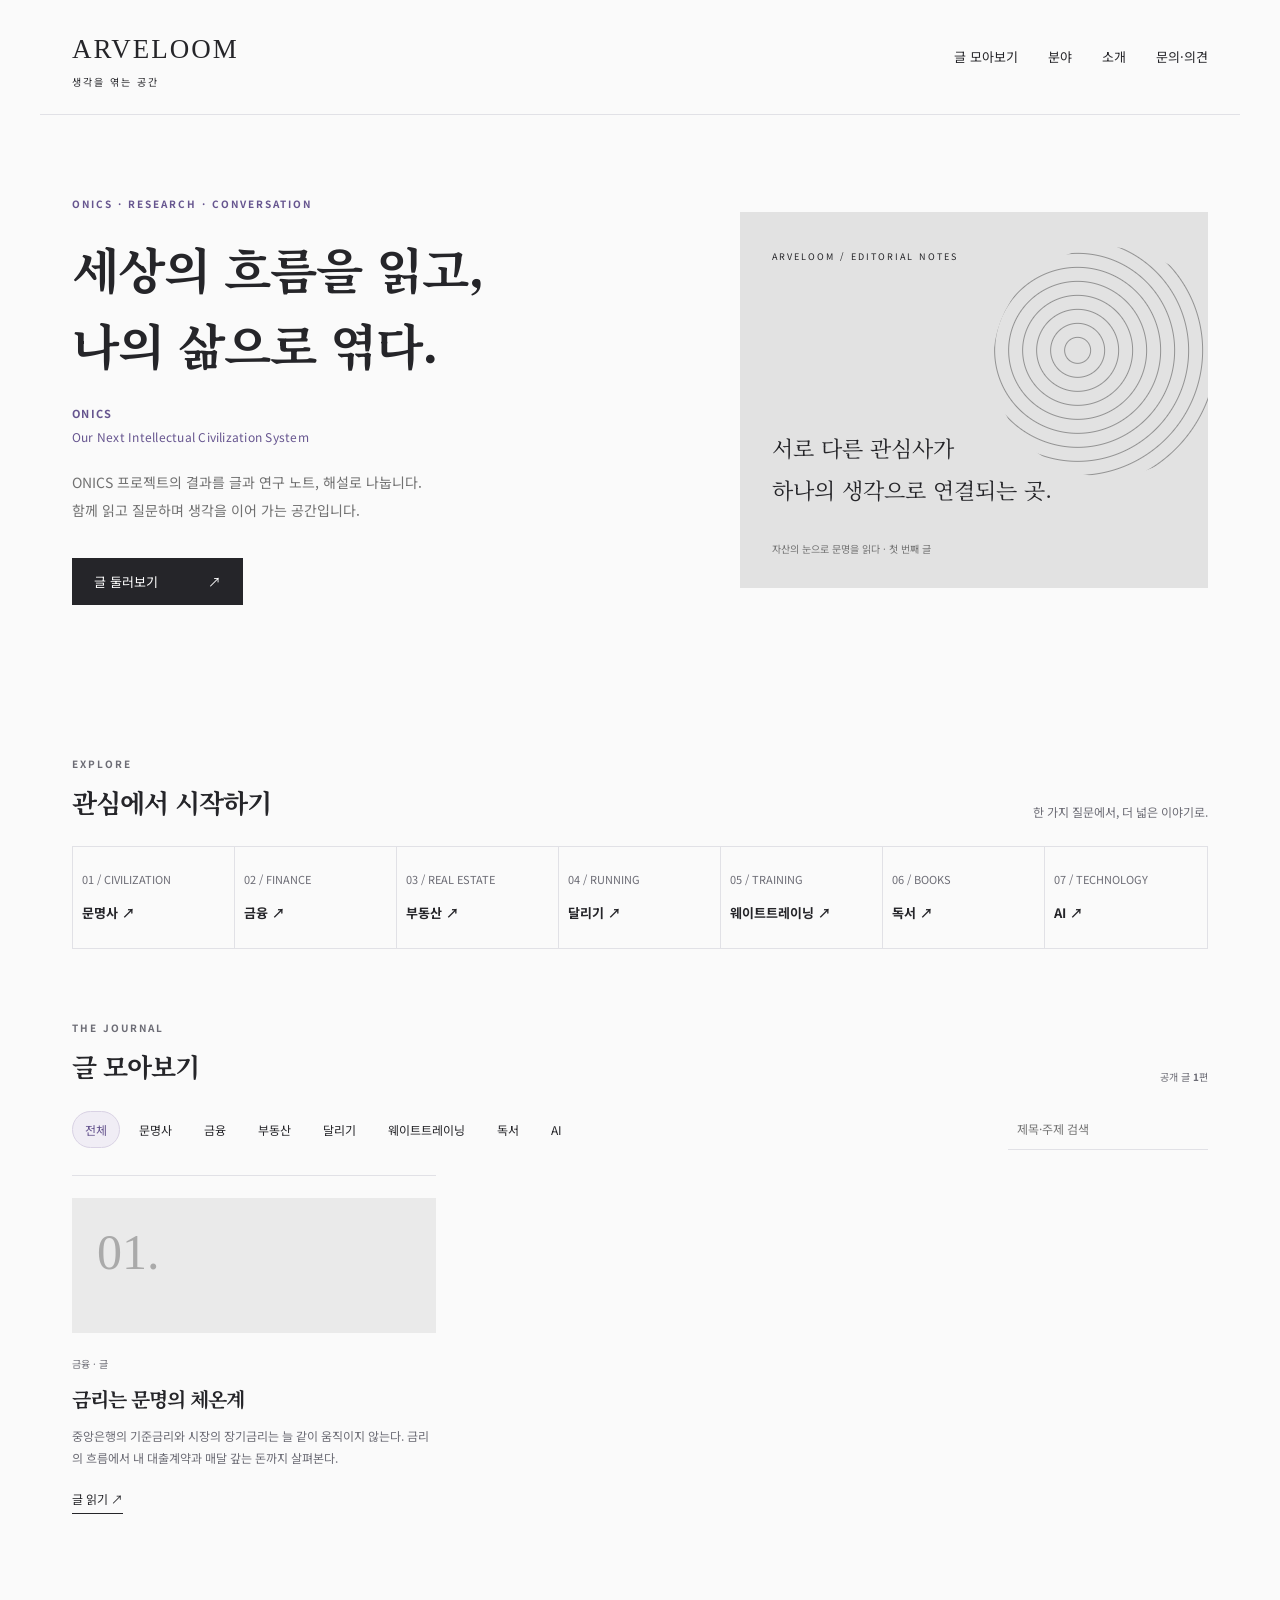
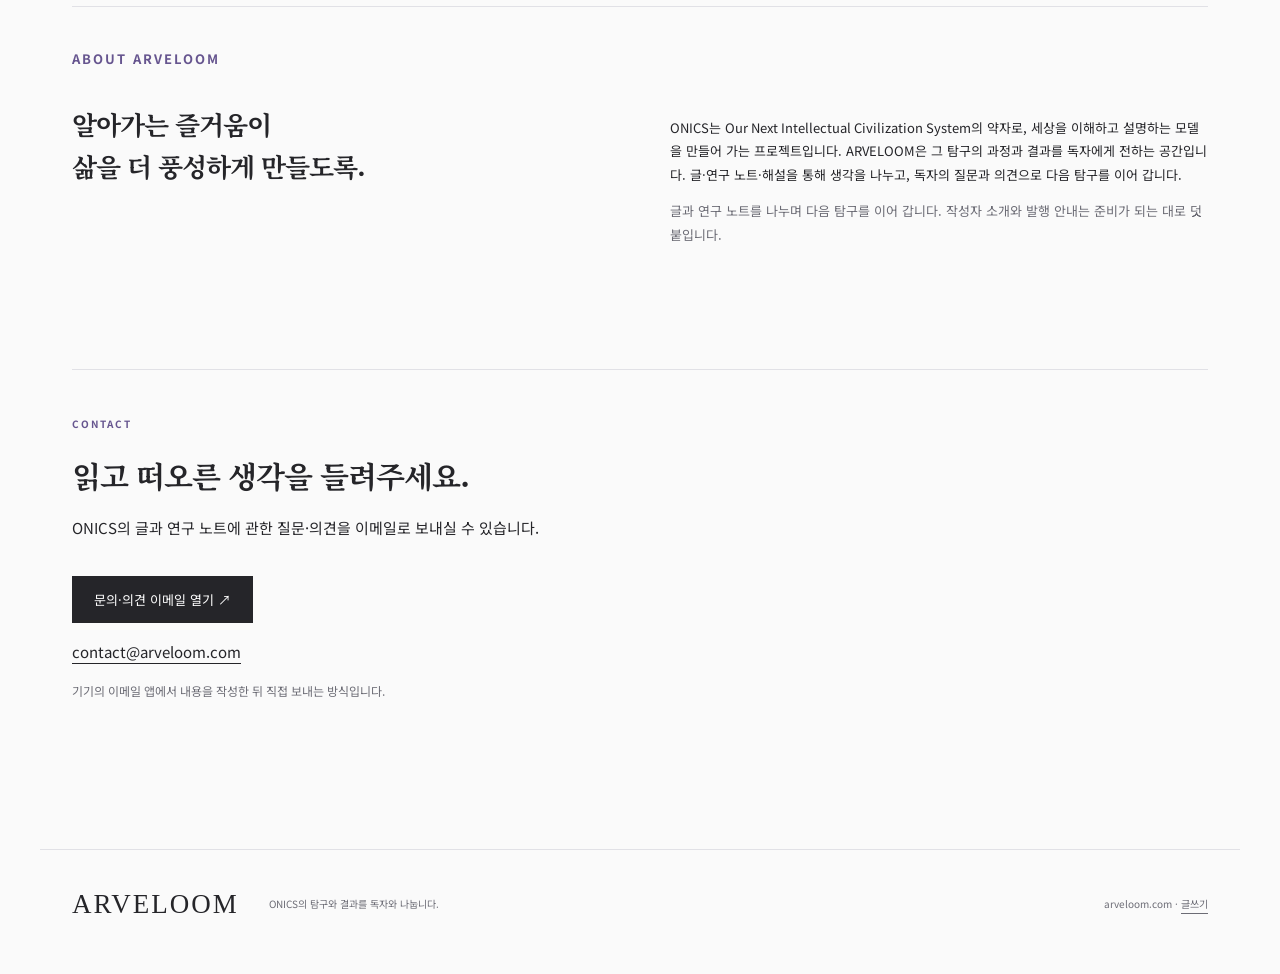
==== commit 75b18c4b: "Add authenticated article editor and publish current Obsidian body" ====
--- a/index.html
+++ b/index.html
@@ -1,5 +1,5 @@
 <!doctype html>
-<html lang="ko"><head><meta charset="utf-8"><meta name="viewport" content="width=device-width,initial-scale=1"><meta name="robots" content="noindex"><title>ARVELOOM — 생각을 엮는 공간</title><link rel="stylesheet" href="style.css?v=first-article-1">
+<html lang="ko"><head><meta charset="utf-8"><meta name="viewport" content="width=device-width,initial-scale=1"><meta name="robots" content="noindex"><title>ARVELOOM — 생각을 엮는 공간</title><link rel="stylesheet" href="style.css?v=editor-20261028">
 <meta name="description" content="ONICS(Our Next Intellectual Civilization System)의 탐구 결과를 글·연구 노트·해설로 나누고 독자와 소통하는 공간.">
 <link rel="canonical" href="https://arveloom.com/">
 <meta property="og:type" content="website">
@@ -24,5 +24,5 @@
 <section id="topics"><div class="section-head"><div><p class="eyebrow">EXPLORE</p><h2>관심에서 시작하기</h2></div><p>한 가지 질문에서, 더 넓은 이야기로.</p></div><div id="topic-grid" class="topics"></div></section>
 <section id="articles"><div class="section-head"><div><p class="eyebrow">THE JOURNAL</p><h2>글 모아보기</h2></div><span class="preview-label">공개 글 <b id="published-count">0</b>편</span></div><div class="tools"><div id="filters" class="filters" aria-label="글 분야 필터"></div><label class="search"><span>글 검색</span><input id="search" type="search" placeholder="제목·주제 검색"></label></div><div id="results" class="cards" aria-live="polite"></div><section class="drafts" aria-labelledby="draft-title"><p class="eyebrow">IN PROGRESS</p><h3 id="draft-title">공개 준비 중인 글</h3><div id="draft-list"></div></section></section>
 <section id="about" class="about"><p class="eyebrow">ABOUT ARVELOOM</p><h2>알아가는 즐거움이<br>삶을 더 풍성하게 만들도록.</h2><div><p>ONICS는 <span lang="en">Our Next Intellectual Civilization System</span>의 약자로, 세상을 이해하고 설명하는 모델을 만들어 가는 프로젝트입니다. ARVELOOM은 그 탐구의 과정과 결과를 독자에게 전하는 공간입니다. 글·연구 노트·해설을 통해 생각을 나누고, 독자의 질문과 의견으로 다음 탐구를 이어 갑니다.</p><p class="muted">글과 연구 노트를 나누며 다음 탐구를 이어 갑니다. 작성자 소개와 발행 안내는 준비가 되는 대로 덧붙입니다.</p></div></section><section id="contact" class="contact"><p class="eyebrow">CONTACT</p><h2>읽고 떠오른 생각을 들려주세요.</h2><p>ONICS의 글과 연구 노트에 관한 질문·의견을 이메일로 보내실 수 있습니다.</p><a class="button" href="mailto:contact@arveloom.com?subject=ONICS%20%EB%AC%B8%EC%9D%98%C2%B7%EC%9D%98%EA%B2%AC">문의·의견 이메일 열기 ↗</a><p><a href="mailto:contact@arveloom.com">contact@arveloom.com</a></p><p class="muted">기기의 이메일 앱에서 내용을 작성한 뒤 직접 보내는 방식입니다.</p></section></main>
-<footer><a class="brand" href="#">ARVELOOM</a><p>ONICS의 탐구와 결과를 독자와 나눕니다.</p><span>arveloom.com</span></footer>
-<dialog id="article"><button id="close" class="close" aria-label="글 닫기">닫기 ×</button><article id="article-body"></article></dialog><script type="module" src="site.js?v=first-article-1"></script></body></html>
+<footer><a class="brand" href="#">ARVELOOM</a><p>ONICS의 탐구와 결과를 독자와 나눕니다.</p><span>arveloom.com · <a href="editor.html">글쓰기</a></span></footer>
+<dialog id="article"><button id="close" class="close" aria-label="글 닫기">닫기 ×</button><article id="article-body"></article></dialog><script type="module" src="site.js?v=editor-20261028"></script></body></html>
--- a/style.css
+++ b/style.css
@@ -6,3 +6,4 @@
 .project-full-name{display:grid;gap:4px;margin:0 0 20px;font-size:12px;line-height:1.7;color:var(--violet);letter-spacing:.02em}.project-full-name strong{font-size:11px;letter-spacing:.12em}.project-full-name span{max-width:42ch;word-break:normal}
 
 #article-body figure{margin:30px 0}#article-body figure img{display:block;width:100%;height:auto}#article-body p{line-height:2;overflow-wrap:anywhere}#article-body h2{margin-top:38px}#article-body a{color:var(--violet)}
+#article-body h2,#article-body h3,#article-body h4,#article-body h5,#article-body h6{font-size:1.35rem;line-height:1.6;margin:2.4rem 0 1rem}#article-body table{display:block;overflow:auto;border-collapse:collapse}#article-body td,#article-body th{padding:8px;border:1px solid #ddd}#article-body pre{overflow:auto}
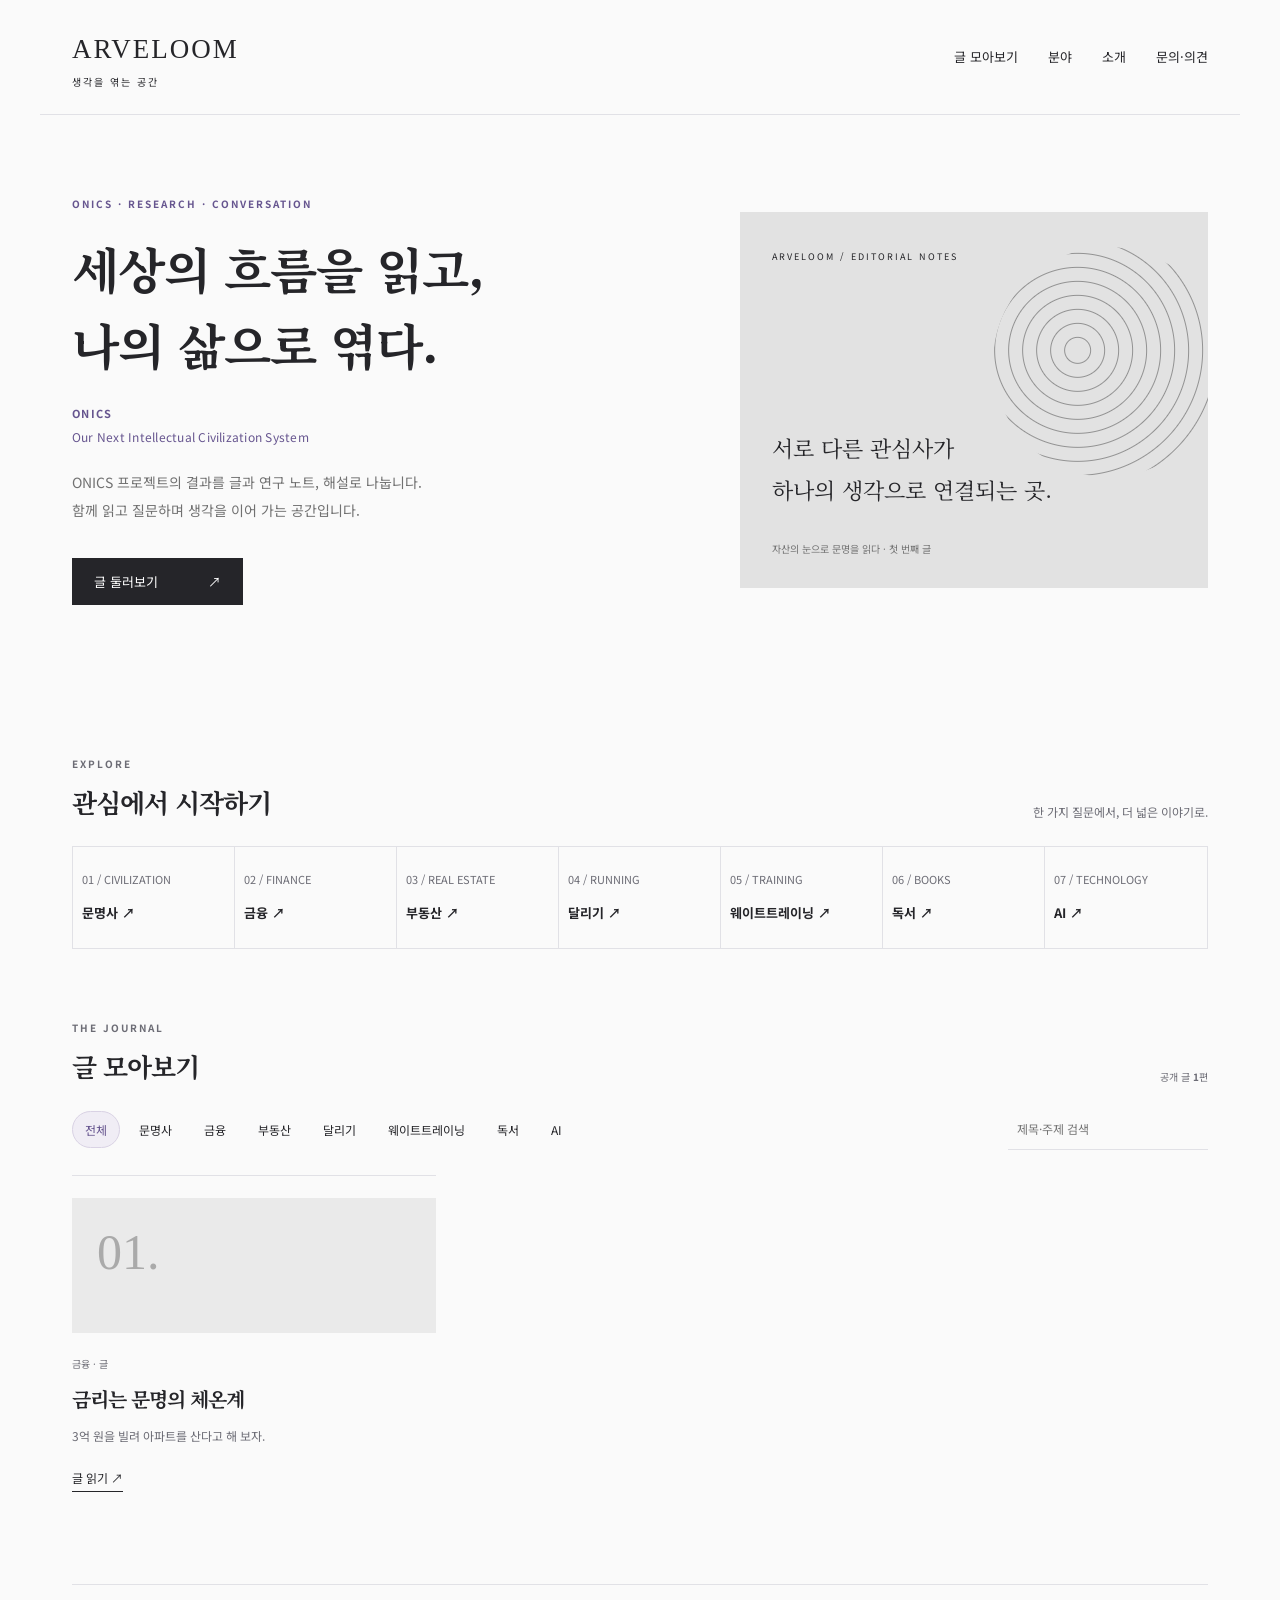
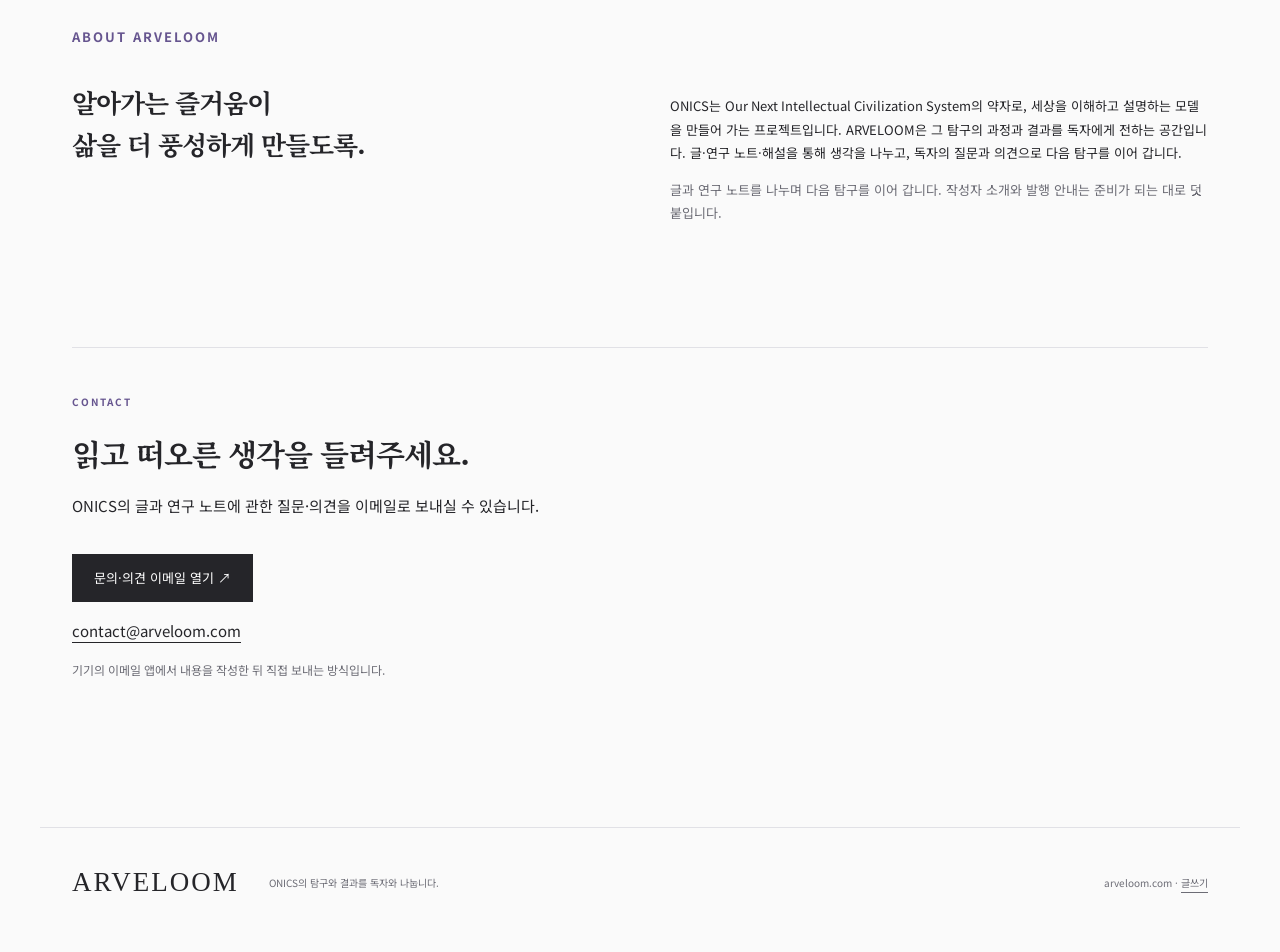
==== commit 5dd137d9: "Remove unintended introduction from interest article" ====
--- a/index.html
+++ b/index.html
@@ -1,5 +1,5 @@
 <!doctype html>
-<html lang="ko"><head><meta charset="utf-8"><meta name="viewport" content="width=device-width,initial-scale=1"><meta name="robots" content="noindex"><title>ARVELOOM — 생각을 엮는 공간</title><link rel="stylesheet" href="style.css?v=editor-20261028">
+<html lang="ko"><head><meta charset="utf-8"><meta name="viewport" content="width=device-width,initial-scale=1"><meta name="robots" content="noindex"><title>ARVELOOM — 생각을 엮는 공간</title><link rel="stylesheet" href="style.css?v=charts-20261028">
 <meta name="description" content="ONICS(Our Next Intellectual Civilization System)의 탐구 결과를 글·연구 노트·해설로 나누고 독자와 소통하는 공간.">
 <link rel="canonical" href="https://arveloom.com/">
 <meta property="og:type" content="website">
@@ -25,4 +25,4 @@
 <section id="articles"><div class="section-head"><div><p class="eyebrow">THE JOURNAL</p><h2>글 모아보기</h2></div><span class="preview-label">공개 글 <b id="published-count">0</b>편</span></div><div class="tools"><div id="filters" class="filters" aria-label="글 분야 필터"></div><label class="search"><span>글 검색</span><input id="search" type="search" placeholder="제목·주제 검색"></label></div><div id="results" class="cards" aria-live="polite"></div><section class="drafts" aria-labelledby="draft-title"><p class="eyebrow">IN PROGRESS</p><h3 id="draft-title">공개 준비 중인 글</h3><div id="draft-list"></div></section></section>
 <section id="about" class="about"><p class="eyebrow">ABOUT ARVELOOM</p><h2>알아가는 즐거움이<br>삶을 더 풍성하게 만들도록.</h2><div><p>ONICS는 <span lang="en">Our Next Intellectual Civilization System</span>의 약자로, 세상을 이해하고 설명하는 모델을 만들어 가는 프로젝트입니다. ARVELOOM은 그 탐구의 과정과 결과를 독자에게 전하는 공간입니다. 글·연구 노트·해설을 통해 생각을 나누고, 독자의 질문과 의견으로 다음 탐구를 이어 갑니다.</p><p class="muted">글과 연구 노트를 나누며 다음 탐구를 이어 갑니다. 작성자 소개와 발행 안내는 준비가 되는 대로 덧붙입니다.</p></div></section><section id="contact" class="contact"><p class="eyebrow">CONTACT</p><h2>읽고 떠오른 생각을 들려주세요.</h2><p>ONICS의 글과 연구 노트에 관한 질문·의견을 이메일로 보내실 수 있습니다.</p><a class="button" href="mailto:contact@arveloom.com?subject=ONICS%20%EB%AC%B8%EC%9D%98%C2%B7%EC%9D%98%EA%B2%AC">문의·의견 이메일 열기 ↗</a><p><a href="mailto:contact@arveloom.com">contact@arveloom.com</a></p><p class="muted">기기의 이메일 앱에서 내용을 작성한 뒤 직접 보내는 방식입니다.</p></section></main>
 <footer><a class="brand" href="#">ARVELOOM</a><p>ONICS의 탐구와 결과를 독자와 나눕니다.</p><span>arveloom.com · <a href="editor.html">글쓰기</a></span></footer>
-<dialog id="article"><button id="close" class="close" aria-label="글 닫기">닫기 ×</button><article id="article-body"></article></dialog><script type="module" src="site.js?v=editor-20261028"></script></body></html>
+<dialog id="article"><button id="close" class="close" aria-label="글 닫기">닫기 ×</button><article id="article-body"></article></dialog><script type="module" src="site.js?v=remove-intro-20261028"></script></body></html>
--- a/style.css
+++ b/style.css
@@ -7,3 +7,4 @@
 
 #article-body figure{margin:30px 0}#article-body figure img{display:block;width:100%;height:auto}#article-body p{line-height:2;overflow-wrap:anywhere}#article-body h2{margin-top:38px}#article-body a{color:var(--violet)}
 #article-body h2,#article-body h3,#article-body h4,#article-body h5,#article-body h6{font-size:1.35rem;line-height:1.6;margin:2.4rem 0 1rem}#article-body table{display:block;overflow:auto;border-collapse:collapse}#article-body td,#article-body th{padding:8px;border:1px solid #ddd}#article-body pre{overflow:auto}
+#article-body img{display:block;max-width:100%;height:auto}#article-body{min-width:0;overflow-wrap:anywhere}
